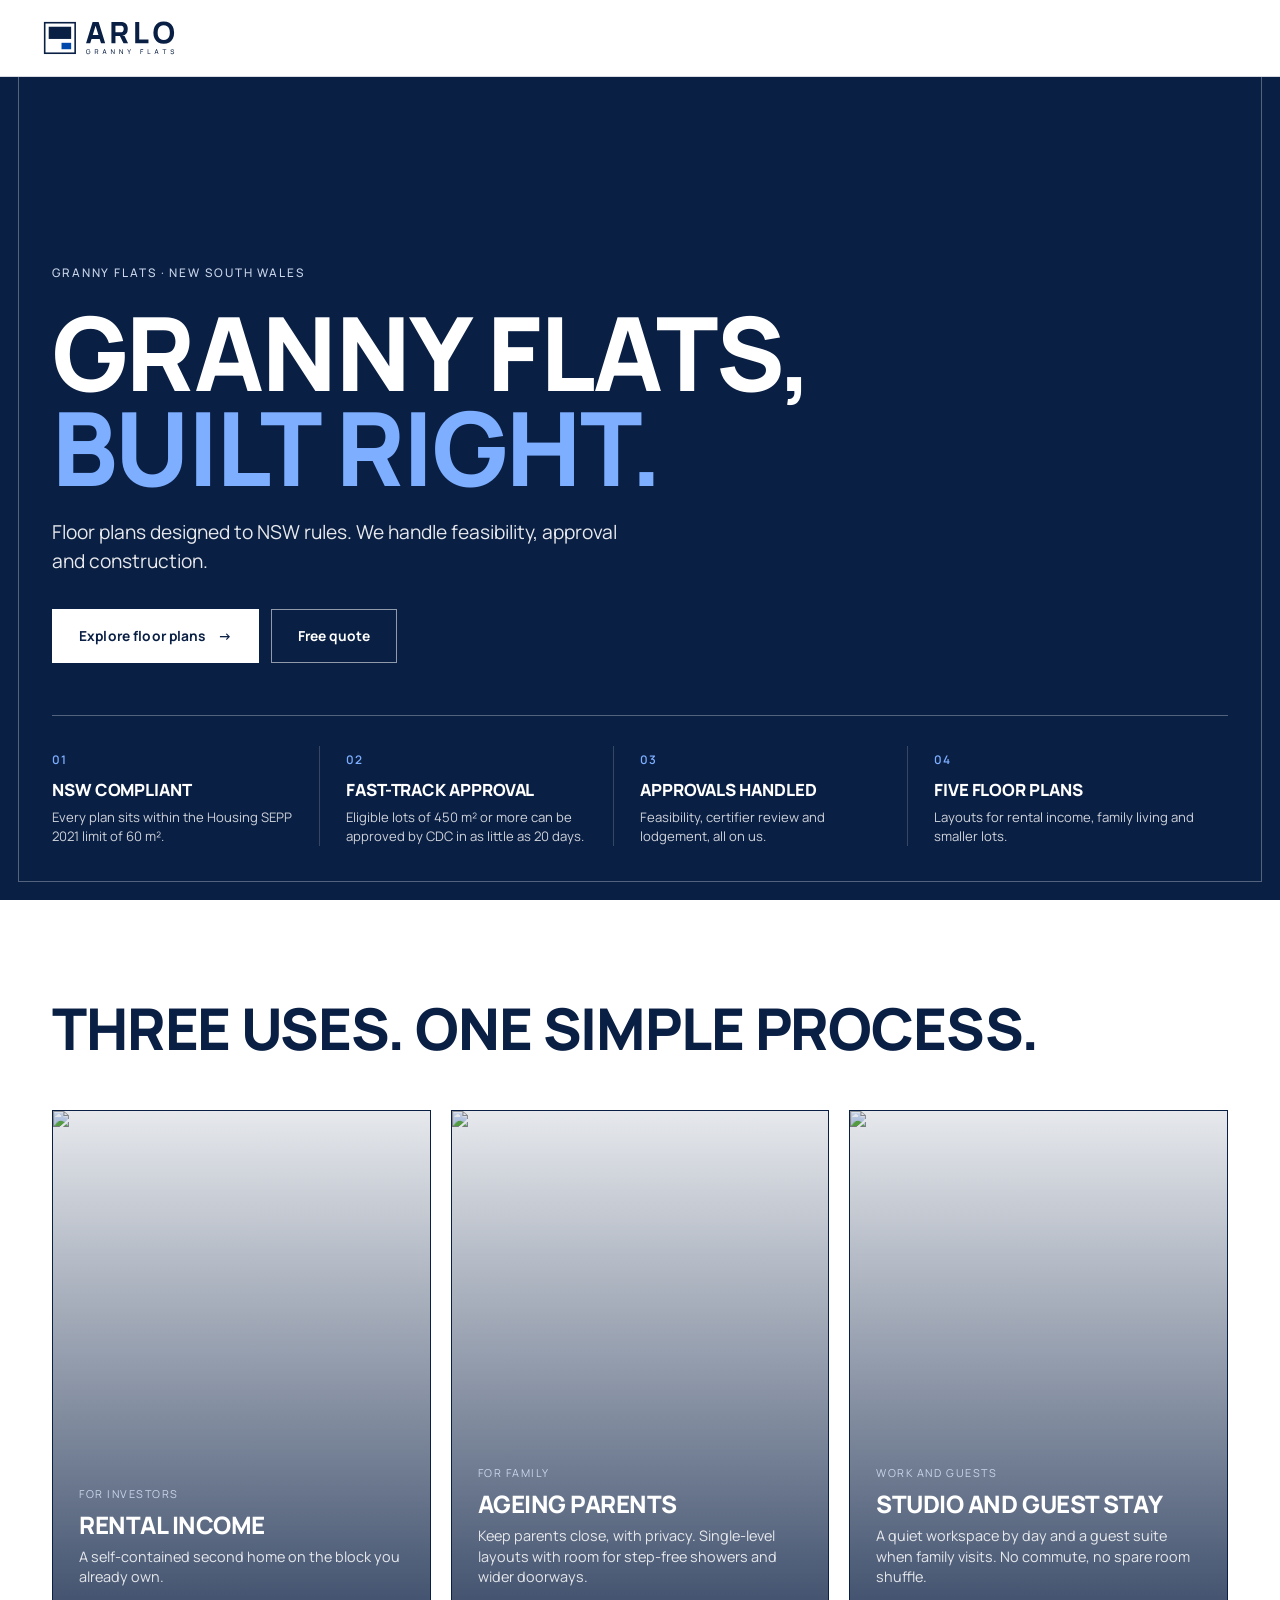
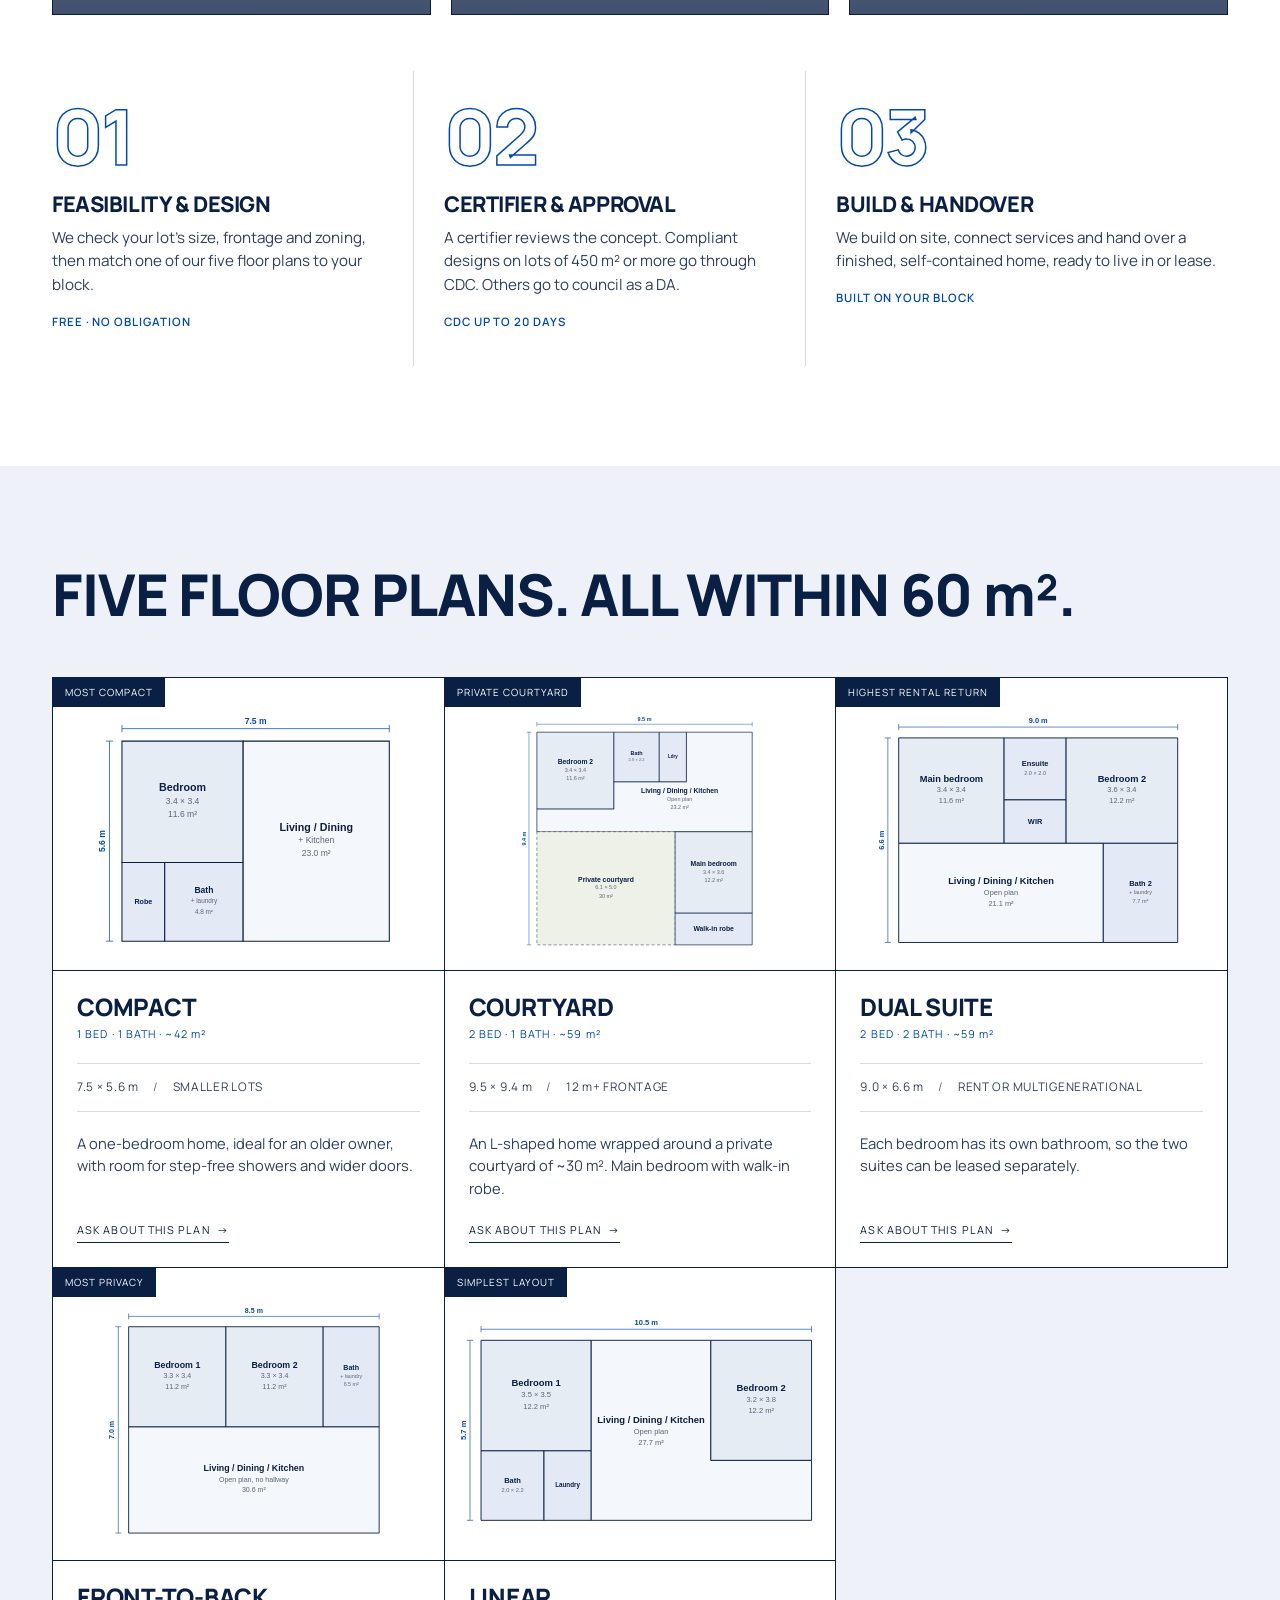
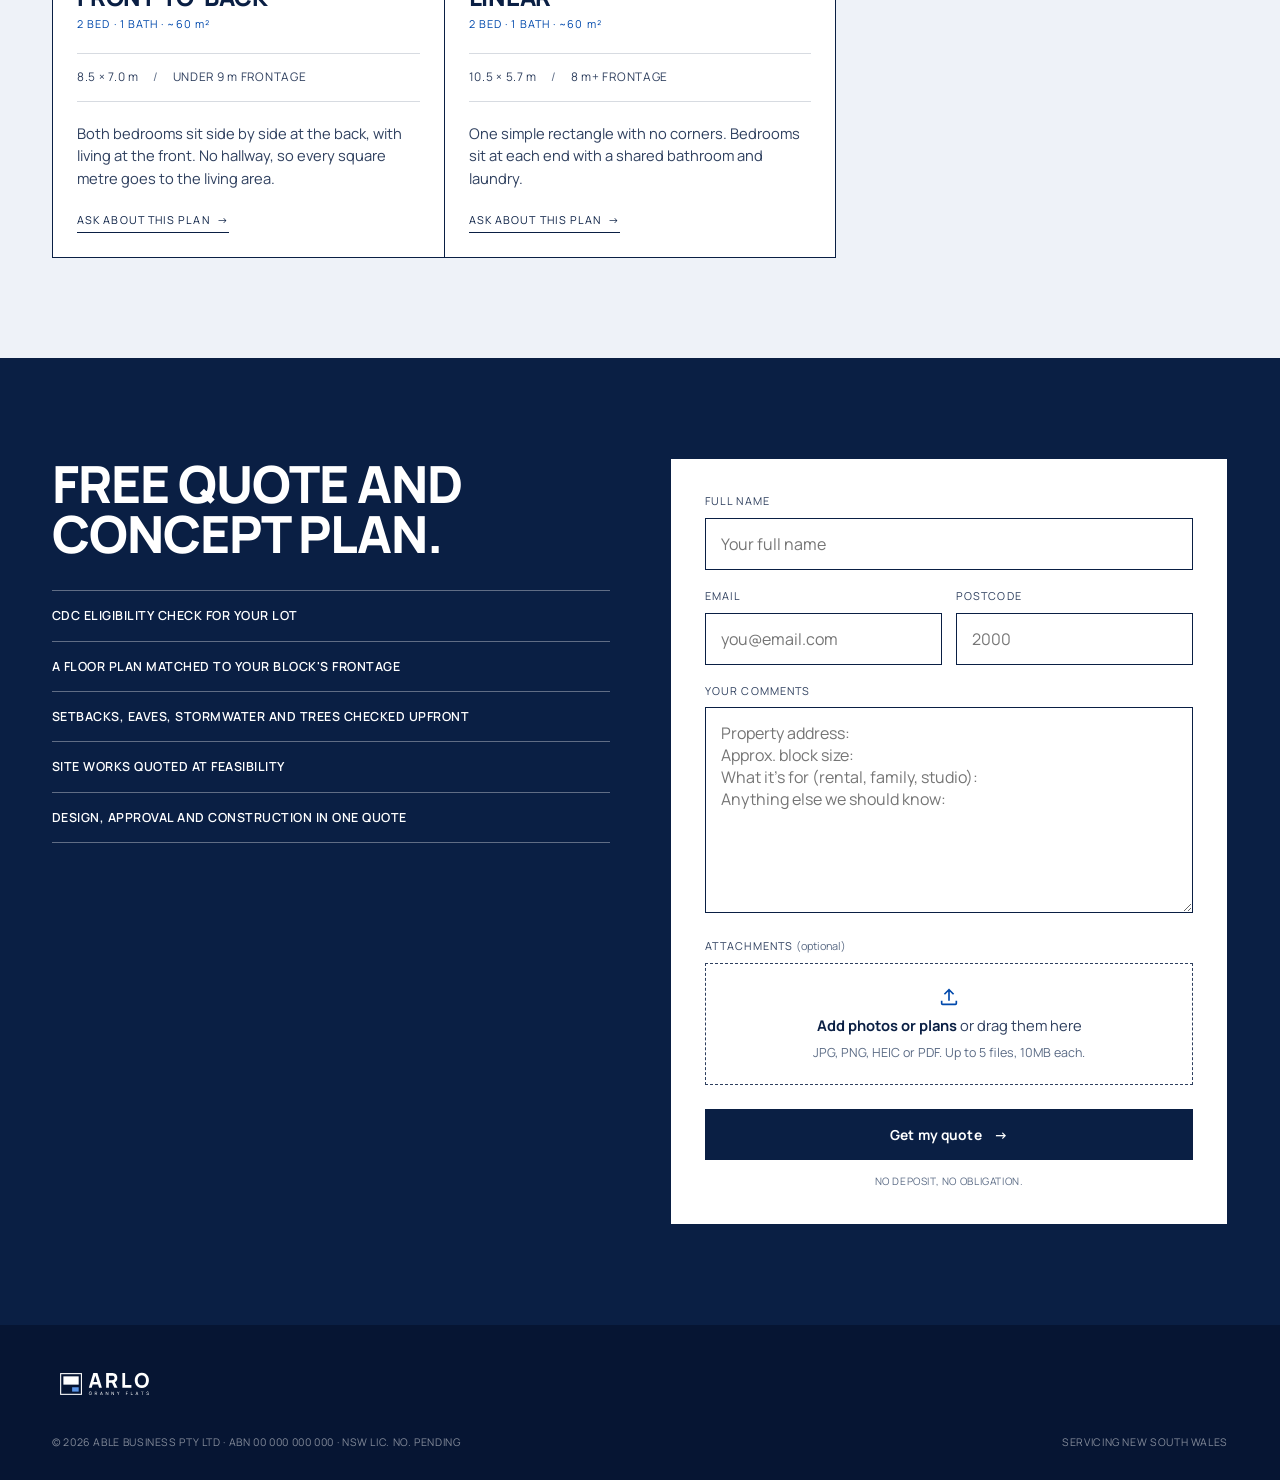
==== index.html @ db6baf21 "Ask about this plan: prefill comments with the plan and prompts for address and block details Co-Aut" ====
<!DOCTYPE html>
<html lang="en-AU">
<head>
<meta charset="UTF-8" />
<meta name="viewport" content="width=device-width, initial-scale=1.0" />
<title>Arlo | Granny Flats in NSW | Designed for CDC Approval</title>
<meta name="description" content="Granny flats for NSW backyards. Five floor plans from 42 to 60 m², designed to Housing SEPP limits, with approval and construction handled for you." />
<link rel="canonical" href="https://www.ablepods.com.au/" />
<link rel="icon" href="images/arlo-icon.svg" type="image/svg+xml" />
<link rel="icon" href="images/favicon.png" type="image/png" />
<link rel="apple-touch-icon" href="images/apple-touch-icon.png" />
<meta name="theme-color" content="#0a1f44" />

<!-- Social sharing -->
<meta property="og:type" content="website" />
<meta property="og:site_name" content="Arlo" />
<meta property="og:locale" content="en_AU" />
<meta property="og:url" content="https://www.ablepods.com.au/" />
<meta property="og:title" content="Arlo | Granny Flats in NSW" />
<meta property="og:description" content="Granny flats for NSW backyards. Five floor plans from 42 to 60 m², designed to Housing SEPP limits, with approval and construction handled for you." />
<meta property="og:image" content="https://www.ablepods.com.au/images/og-image.png" />
<meta property="og:image:alt" content="Arlo logo" />
<meta name="twitter:card" content="summary_large_image" />

<!-- Business details for search engines -->
<script type="application/ld+json">
{
  "@context": "https://schema.org",
  "@type": "HomeAndConstructionBusiness",
  "name": "Arlo",
  "legalName": "Able Business Pty Ltd",
  "url": "https://www.ablepods.com.au/",
  "logo": "https://www.ablepods.com.au/images/arlo-logo.png",
  "image": "https://www.ablepods.com.au/images/og-image.png",
  "description": "Granny flats for NSW backyards, designed within Housing SEPP 2021 limits, with feasibility, approval and construction handled.",
  "areaServed": { "@type": "State", "name": "New South Wales" }
}
</script>
<link rel="preconnect" href="https://fonts.googleapis.com" />
<link rel="preconnect" href="https://fonts.gstatic.com" crossorigin />
<link href="https://fonts.googleapis.com/css2?family=Manrope:wght@400;500;600;700;800&display=swap" rel="stylesheet" />
<link rel="stylesheet" href="styles.css" />
</head>
<body>

<!-- ============== NAV ============== -->
<nav class="nav" id="nav">
  <a href="#top" class="brand"><img src="images/arlo-horizontal.svg" alt="Arlo Granny Flats" width="518" height="188" /></a>
</nav>

<!-- ============== HERO ============== -->
<header class="hero" id="top">
  <div class="hero-bg">
    <img src="https://images.pexels.com/photos/37510953/pexels-photo-37510953.jpeg?auto=compress&cs=tinysrgb&w=2000" alt="Single-storey granny flat with a garden path and lawn" fetchpriority="high" onerror="this.style.display='none'" />
  </div>
  <div class="hero-overlay"></div>
  <div class="hero-frame"></div>
  <div class="wrap">
    <div class="hero-content">
      <span class="eyebrow">Granny flats · New South Wales</span>
      <h1>Granny flats,<br><span class="clay">built right.</span></h1>
      <p class="lede">Floor plans designed to NSW rules. We handle feasibility, approval and construction.</p>
      <div class="hero-ctas">
        <a href="#models" class="btn btn-light">Explore floor plans <span class="arrow">→</span></a>
        <a href="#quote" class="btn btn-ol-light">Free quote</a>
      </div>
      <div class="hero-values">
        <div class="hv"><span class="hv-num">01</span><h2>NSW compliant</h2><p>Every plan sits within the Housing SEPP 2021 limit of 60 m².</p></div>
        <div class="hv"><span class="hv-num">02</span><h2>Fast-track approval</h2><p>Eligible lots of 450 m² or more can be approved by CDC in as little as 20 days.</p></div>
        <div class="hv"><span class="hv-num">03</span><h2>Approvals handled</h2><p>Feasibility, certifier review and lodgement, all on us.</p></div>
        <div class="hv"><span class="hv-num">04</span><h2>Five floor plans</h2><p>Layouts for rental income, family living and smaller lots.</p></div>
      </div>
    </div>
  </div>
</header>

<!-- ============== USES + PROCESS ============== -->
<section class="section uses" id="how">
  <div class="wrap">
    <div class="section-head wide one-line">
      <h2>Three uses. One simple process.</h2>
    </div>
    <div class="purpose-cards">
      <div class="purpose-card reveal">
        <img class="pc-bg" src="https://images.pexels.com/photos/4501786/pexels-photo-4501786.jpeg?auto=compress&cs=tinysrgb&w=900" alt="Self-contained single-storey granny flat with a deck" loading="lazy" decoding="async" />
        <div class="pc-ov"></div>
        <div class="pc-tag">For investors</div>
        <h3>Rental Income</h3>
        <p>A self-contained second home on the block you already own.</p>
      </div>
      <div class="purpose-card reveal">
        <img class="pc-bg" src="https://images.pexels.com/photos/10397935/pexels-photo-10397935.jpeg?auto=compress&cs=tinysrgb&w=900" alt="Older couple walking to a small single-storey home" loading="lazy" decoding="async" />
        <div class="pc-ov"></div>
        <div class="pc-tag">For family</div>
        <h3>Ageing Parents</h3>
        <p>Keep parents close, with privacy. Single-level layouts with room for step-free showers and wider doorways.</p>
      </div>
      <div class="purpose-card reveal">
        <img class="pc-bg" src="https://images.pexels.com/photos/36749690/pexels-photo-36749690.jpeg?auto=compress&cs=tinysrgb&w=900" alt="Small timber backyard studio" loading="lazy" decoding="async" />
        <div class="pc-ov"></div>
        <div class="pc-tag">Work and guests</div>
        <h3>Studio and Guest Stay</h3>
        <p>A quiet workspace by day and a guest suite when family visits. No commute, no spare room shuffle.</p>
      </div>
    </div>

    <div class="steps">
      <div class="step reveal">
        <div class="snum">01</div>
        <h3>Feasibility &amp; design</h3>
        <p>We check your lot's size, frontage and zoning, then match one of our five floor plans to your block.</p>
        <div class="step-meta">Free · No obligation</div>
      </div>
      <div class="step reveal">
        <div class="snum">02</div>
        <h3>Certifier &amp; approval</h3>
        <p>A certifier reviews the concept. Compliant designs on lots of 450 m² or more go through CDC. Others go to council as a DA.</p>
        <div class="step-meta">CDC up to 20 days</div>
      </div>
      <div class="step reveal">
        <div class="snum">03</div>
        <h3>Build &amp; handover</h3>
        <p>We build on site, connect services and hand over a finished, self-contained home, ready to live in or lease.</p>
        <div class="step-meta">Built on your block</div>
      </div>
    </div>
  </div>
</section>

<!-- ============== FLOOR PLANS ============== -->
<section class="section models" id="models">
  <div class="wrap">
    <div class="section-head wide one-line">
      <h2>Five floor plans. All within 60 <span class="u">m²</span>.</h2>
    </div>

    <div class="model-grid" id="modelGrid">

      <article class="model-card">
        <div class="model-media plan">
          <img class="plan-img" src="images/plans/plan-d.svg" alt="Compact granny flat floor plan, 1 bed, 1 bath, ~42 m²" loading="lazy" decoding="async" />
          <span class="model-badge">Most compact</span>
        </div>
        <div class="model-body">
          <h3>Compact</h3>
          <div class="model-purpose-tag">1 bed · 1 bath · ~42 <span class="u">m²</span></div>
          <div class="model-specs"><span>7.5 × 5.6 <span class="u">m</span></span><span class="sep">/</span><span>Smaller lots</span></div>
          <p class="model-desc">A one-bedroom home, ideal for an older owner, with room for step-free showers and wider doors.</p>
          <a href="#quote" class="model-link">Ask about this plan <span class="arrow">→</span></a>
        </div>
      </article>

      <article class="model-card">
        <div class="model-media plan">
          <img class="plan-img" src="images/plans/plan-c.svg" alt="Courtyard granny flat floor plan, 2 bed, 1 bath, ~59 m²" loading="lazy" decoding="async" />
          <span class="model-badge">Private courtyard</span>
        </div>
        <div class="model-body">
          <h3>Courtyard</h3>
          <div class="model-purpose-tag">2 bed · 1 bath · ~59 <span class="u">m²</span></div>
          <div class="model-specs"><span>9.5 × 9.4 <span class="u">m</span></span><span class="sep">/</span><span>12 <span class="u">m</span>+ frontage</span></div>
          <p class="model-desc">An L-shaped home wrapped around a private courtyard of ~30 m². Main bedroom with walk-in robe.</p>
          <a href="#quote" class="model-link">Ask about this plan <span class="arrow">→</span></a>
        </div>
      </article>

      <article class="model-card">
        <div class="model-media plan">
          <img class="plan-img" src="images/plans/plan-e.svg" alt="Dual Suite granny flat floor plan, 2 bed, 2 bath, ~59 m²" loading="lazy" decoding="async" />
          <span class="model-badge">Highest rental return</span>
        </div>
        <div class="model-body">
          <h3>Dual Suite</h3>
          <div class="model-purpose-tag">2 bed · 2 bath · ~59 <span class="u">m²</span></div>
          <div class="model-specs"><span>9.0 × 6.6 <span class="u">m</span></span><span class="sep">/</span><span>Rent or multigenerational</span></div>
          <p class="model-desc">Each bedroom has its own bathroom, so the two suites can be leased separately.</p>
          <a href="#quote" class="model-link">Ask about this plan <span class="arrow">→</span></a>
        </div>
      </article>

      <article class="model-card">
        <div class="model-media plan">
          <img class="plan-img" src="images/plans/plan-b.svg" alt="Front-to-Back granny flat floor plan, 2 bed, 1 bath, ~60 m²" loading="lazy" decoding="async" />
          <span class="model-badge">Most privacy</span>
        </div>
        <div class="model-body">
          <h3>Front-to-Back</h3>
          <div class="model-purpose-tag">2 bed · 1 bath · ~60 <span class="u">m²</span></div>
          <div class="model-specs"><span>8.5 × 7.0 <span class="u">m</span></span><span class="sep">/</span><span>Under 9 <span class="u">m</span> frontage</span></div>
          <p class="model-desc">Both bedrooms sit side by side at the back, with living at the front. No hallway, so every square metre goes to the living area.</p>
          <a href="#quote" class="model-link">Ask about this plan <span class="arrow">→</span></a>
        </div>
      </article>

      <article class="model-card">
        <div class="model-media plan">
          <img class="plan-img" src="images/plans/plan-a.svg" alt="Linear granny flat floor plan, 2 bed, 1 bath, ~60 m²" loading="lazy" decoding="async" />
          <span class="model-badge">Simplest layout</span>
        </div>
        <div class="model-body">
          <h3>Linear</h3>
          <div class="model-purpose-tag">2 bed · 1 bath · ~60 <span class="u">m²</span></div>
          <div class="model-specs"><span>10.5 × 5.7 <span class="u">m</span></span><span class="sep">/</span><span>8 <span class="u">m</span>+ frontage</span></div>
          <p class="model-desc">One simple rectangle with no corners. Bedrooms sit at each end with a shared bathroom and laundry.</p>
          <a href="#quote" class="model-link">Ask about this plan <span class="arrow">→</span></a>
        </div>
      </article>

    </div>
  </div>
</section>

<!-- ============== LEAD ============== -->
<section class="section lead" id="quote">
  <div class="wrap">
    <div class="lead-inner">
      <div class="lead-copy reveal">
        <h2>Free quote and concept plan.</h2>
        <ul class="lead-points">
          <li><b>CDC eligibility check for your lot</b></li>
          <li><b>A floor plan matched to your block's frontage</b></li>
          <li><b>Setbacks, eaves, stormwater and trees checked upfront</b></li>
          <li><b>Site works quoted at feasibility</b></li>
          <li><b>Design, approval and construction in one quote</b></li>
        </ul>
      </div>

      <form class="lead-form reveal" id="leadForm" method="post" enctype="multipart/form-data" novalidate>
        <div class="form-fields">
          <div class="field">
            <label for="name">Full name</label>
            <input type="text" id="name" name="name" placeholder="Your full name" required />
          </div>
          <div class="field-row">
            <div class="field">
              <label for="email">Email</label>
              <input type="email" id="email" name="email" placeholder="you@email.com" required />
            </div>
            <div class="field">
              <label for="postcode">Postcode</label>
              <input type="text" id="postcode" name="postcode" inputmode="numeric" maxlength="4" placeholder="2000" required />
            </div>
          </div>
          <div class="field">
            <label for="message">Your comments</label>
            <textarea id="message" name="message" rows="8" placeholder="Property address:&#10;Approx. block size:&#10;What it's for (rental, family, studio):&#10;Anything else we should know:"></textarea>
          </div>
          <div class="field field-files">
            <label for="files">Attachments <span class="opt">(optional)</span></label>
            <input type="file" id="files" name="attachments" class="file-input" multiple
              accept=".jpg,.jpeg,.png,.heic,.heif,.pdf,image/jpeg,image/png,image/heic,image/heif,application/pdf"
              aria-describedby="filesHint filesError" />
            <label for="files" class="dropzone" id="dropzone">
              <svg width="22" height="22" viewBox="0 0 24 24" fill="none" stroke="currentColor" stroke-width="1.8" aria-hidden="true"><path d="M12 16V4M7 9l5-5 5 5M4 16v3a1 1 0 0 0 1 1h14a1 1 0 0 0 1-1v-3"/></svg>
              <span class="dz-main"><b>Add photos or plans</b><span class="dz-drag"> or drag them here</span></span>
              <span class="dz-hint" id="filesHint">JPG, PNG, HEIC or PDF. Up to 5 files, 10MB each.</span>
            </label>
            <ul class="file-list" id="fileList"></ul>
            <p class="field-error" id="filesError" role="alert"></p>
          </div>
          <button type="submit" class="btn btn-solid">Get my quote <span class="arrow">→</span></button>
          <p class="form-note">No deposit, no obligation.</p>
        </div>
        <div class="form-success" id="formSuccess">
          <div class="tick"><svg width="22" height="22" viewBox="0 0 24 24" fill="none" stroke="currentColor" stroke-width="2"><path d="M20 6 9 17l-5-5"/></svg></div>
          <h3>You're all set.</h3>
          <p>Thanks, one of our design consultants will be in touch within 24 hours with your tailored quote and concept plan.</p>
        </div>
      </form>
    </div>
  </div>
</section>

<!-- ============== FOOTER ============== -->
<footer class="footer">
  <div class="wrap">
    <a href="#top" class="footer-logo"><img src="images/arlo-horizontal-reversed.svg" alt="Arlo Granny Flats" width="518" height="188" /></a>
    <div class="footer-bottom">
      <span>© 2026 Able Business Pty Ltd · ABN 00 000 000 000 · NSW Lic. No. pending</span>
      <span>Servicing New South Wales</span>
    </div>
  </div>
</footer>

<script src="script.js"></script>
</body>
</html>
---- styles.css ----
/* ============================================================
   Arlo - Granny Flats
   Design system: Swiss / structural. Arlo logo palette: navy, royal blue, white.
   Single typeface: Manrope, the Arlo logo font.
   ============================================================ */

:root {
  /* Palette: Arlo logo colours */
  --paper:      #ffffff;   /* white */
  --paper-2:    #eef2f8;   /* light blue-grey panel */
  --stone:      #c9d6ea;   /* pale blue for dark backgrounds */
  --ink:        #0a1f44;   /* Arlo navy */
  --ink-2:      #2e3f5e;   /* secondary navy */
  --taupe:      #5b6b85;   /* muted text */
  --clay:       #0049ac;   /* Arlo royal blue */
  --clay-deep:  #b3261e;   /* error red */
  --gold-light: #7daeff;   /* light royal blue for dark backgrounds */
  --line:       #0a1f44;   /* structural hairline */
  --line-soft:  rgba(10, 31, 68, 0.16);

  /* Single typeface across the whole site */
  --font: "Manrope", "Helvetica Neue", Arial, sans-serif;
  --mono: "Manrope", "Helvetica Neue", Arial, sans-serif;

  --maxw: 1240px;
  --gutter: 32px;
}

* { box-sizing: border-box; margin: 0; padding: 0; }
html { scroll-behavior: smooth; -webkit-text-size-adjust: 100%; }

body {
  font-family: var(--font);
  color: var(--ink);
  background: var(--paper);
  line-height: 1.55;
  font-weight: 400;
  -webkit-font-smoothing: antialiased;
  overflow-x: hidden;
}

h1, h2, h3, h4 {
  font-weight: 800;
  line-height: 0.98;
  letter-spacing: -0.02em;
  text-transform: uppercase;
}

a { color: inherit; text-decoration: none; }
img { max-width: 100%; display: block; }

.wrap { max-width: var(--maxw); margin: 0 auto; padding: 0 var(--gutter); }

/* ---------- Mono label system ---------- */
.mono {
  font-family: var(--mono);
  text-transform: uppercase;
  letter-spacing: 0.14em;
  font-size: 0.72rem;
  font-weight: 500;
}
.eyebrow {
  font-family: var(--mono);
  text-transform: uppercase;
  letter-spacing: 0.16em;
  font-size: 0.74rem;
  font-weight: 500;
  color: var(--clay);
  display: inline-flex;
  align-items: center;
}

/* ---------- Section framing ---------- */
.section { padding: 100px 0; position: relative; }
.section-head { margin-bottom: 54px; }
.sec-index {
  font-family: var(--mono);
  font-size: 0.74rem;
  letter-spacing: 0.16em;
  text-transform: uppercase;
  color: var(--taupe);
  display: flex; align-items: center; gap: 14px;
  padding-bottom: 16px; margin-bottom: 40px;
  border-bottom: 1px solid var(--line);
}
.sec-index b { color: var(--ink); font-weight: 600; }
.sec-index .fill { flex: 1; }
.section-head h2 {
  font-size: clamp(2.1rem, 5vw, 3.6rem);
  max-width: 15ch;
}
.section-head.wide h2 { max-width: 20ch; }
/* One-line headings: size scales with the screen so the line always fits */
.section-head.one-line h2 { max-width: none; white-space: nowrap; font-size: min(3.6rem, calc((100vw - 2 * var(--gutter)) / 19)); }
.section-head p { font-family: var(--font); font-size: 1.05rem; color: var(--ink-2); max-width: 46ch; margin-top: 18px; text-transform: none; }

/* ---------- Buttons ---------- */
.btn {
  display: inline-flex; align-items: center; gap: 12px;
  font-family: var(--font); font-weight: 700; font-size: 0.86rem;
  letter-spacing: 0.01em; text-transform: none;
  padding: 15px 26px; border: 1px solid var(--ink);
  cursor: pointer; transition: background .18s ease, color .18s ease, transform .18s ease;
  border-radius: 0;
}
.btn .arrow { transition: transform .2s ease; }
.btn:hover .arrow { transform: translateX(4px); }
.btn-solid { background: var(--ink); color: var(--paper); }
.btn-solid:hover { background: var(--clay); border-color: var(--clay); }
.btn-clay { background: var(--clay); color: var(--paper); border-color: var(--clay); }
.btn-clay:hover { background: var(--ink); border-color: var(--ink); }
.btn-outline { background: transparent; color: var(--ink); }
.btn-outline:hover { background: var(--ink); color: var(--paper); }
.btn-light { background: var(--paper); color: var(--ink); border-color: var(--paper); }
.btn-light:hover { background: var(--clay); border-color: var(--clay); color: var(--paper); }
.btn-ol-light { background: transparent; color: var(--paper); border-color: rgba(255,255,255,.55); }
.btn-ol-light:hover { background: var(--paper); color: var(--ink); border-color: var(--paper); }

/* ============================================================
   NAV
   ============================================================ */
.nav {
  position: fixed; top: 0; left: 0; right: 0; z-index: 100;
  display: flex; align-items: center; justify-content: space-between;
  padding: 10px var(--gutter);
  background: var(--paper);
  border-bottom: 1px solid var(--line-soft);
  transition: padding .25s ease, border-color .25s ease;
}
.nav.scrolled {
  border-bottom-color: var(--line);
  padding: 6px var(--gutter);
}
.brand { display: flex; align-items: center; }
.brand img { height: 56px; width: auto; transition: height .25s ease; }
.nav.scrolled .brand img { height: 46px; }

/* ============================================================
   HERO
   ============================================================ */
.hero { position: relative; min-height: 100vh; display: flex; align-items: flex-end; color: var(--paper); overflow: hidden; }
.hero-bg { position: absolute; inset: 0; z-index: 0; background: var(--ink); }
.hero-bg img { width: 100%; height: 100%; object-fit: cover; filter: saturate(0.92) contrast(1.02); }
.hero-overlay { position: absolute; inset: 0; z-index: 1; background:
  linear-gradient(90deg, rgba(10,31,68,.78) 0%, rgba(10,31,68,.5) 38%, rgba(10,31,68,0) 68%),
  linear-gradient(180deg, rgba(10,31,68,.45) 0%, rgba(10,31,68,.1) 40%, rgba(10,31,68,.82) 100%); }
.hero-frame { position: absolute; inset: 18px; z-index: 2; border: 1px solid rgba(255,255,255,.3); pointer-events: none; }
.hero .wrap { position: relative; z-index: 3; width: 100%; padding-bottom: 54px; padding-top: 120px; }
.hero .eyebrow { color: var(--stone); }
.hero h1 {
  font-size: clamp(2.7rem, 8vw, 6.6rem);
  font-weight: 800; letter-spacing: -0.015em; line-height: 0.92;
  margin: 22px 0 24px; max-width: 18ch;
}
.hero h1 .clay { color: var(--gold-light); }
.hero .lede { font-family: var(--font); text-transform: none; font-size: clamp(1rem, 1.5vw, 1.2rem); color: rgba(255,255,255,.9); max-width: 50ch; line-height: 1.5; margin-bottom: 34px; }
.hero-ctas { display: flex; gap: 12px; flex-wrap: wrap; }
.hero-values { display: grid; grid-template-columns: repeat(4, 1fr); margin-top: 52px; padding-top: 30px; border-top: 1px solid rgba(255,255,255,.3); }
.hero-values .hv { padding-right: 26px; margin-right: 26px; border-right: 1px solid rgba(255,255,255,.18); }
.hero-values .hv:last-child { border-right: 0; margin-right: 0; padding-right: 0; }
.hero-values .hv-num { font-size: 0.74rem; color: var(--gold-light); font-weight: 600; letter-spacing: 0.06em; }
.hero-values .hv h2 { font-size: 1.05rem; margin: 12px 0 9px; color: var(--paper); letter-spacing: -0.005em; }
.hero-values .hv p { font-size: 0.82rem; color: rgba(255,255,255,.8); line-height: 1.45; text-transform: none; }
.hero-stats { display: grid; grid-template-columns: repeat(4, max-content); gap: 0; border-top: 1px solid rgba(255,255,255,.3); }
.hero-stats .stat { padding: 20px 34px 0 0; margin-right: 34px; border-right: 1px solid rgba(255,255,255,.25); }
.hero-stats .stat:last-child { border-right: 0; margin-right: 0; }
.hero-stats .num { font-size: 2.1rem; font-weight: 800; letter-spacing: -0.02em; line-height: 1; }
.hero-stats .lbl { font-family: var(--mono); font-size: 0.68rem; letter-spacing: 0.1em; text-transform: uppercase; color: rgba(255,255,255,.7); margin-top: 8px; }

/* ============================================================
   VALUES
   ============================================================ */
.values { background: var(--ink); color: var(--paper); padding-top: 0; }
.value-grid { display: grid; grid-template-columns: repeat(4, 1fr); border: 1px solid rgba(255,255,255,.22); }
.value-card { padding: 34px 28px 40px; border-right: 1px solid rgba(255,255,255,.22); min-height: 260px; display: flex; flex-direction: column; }
.value-card:last-child { border-right: 0; }
.value-card .vnum { font-family: var(--mono); font-size: 0.8rem; letter-spacing: 0.1em; color: var(--clay); margin-bottom: auto; }
.value-card h3 { font-size: 1.3rem; margin: 40px 0 12px; letter-spacing: -0.01em; }
.value-card p { font-family: var(--font); text-transform: none; font-size: 0.92rem; color: rgba(255,255,255,.72); line-height: 1.5; }

/* ============================================================
   PURPOSE
   ============================================================ */
.purpose { background: var(--paper); }
.purpose-cards { display: grid; grid-template-columns: repeat(3, 1fr); gap: 20px; }
.purpose-card { position: relative; isolation: isolate; aspect-ratio: 3/4; overflow: hidden; border: 1px solid var(--line); color: var(--paper); display: flex; flex-direction: column; justify-content: flex-end; padding: 26px; }
.purpose-card .pc-bg { position: absolute; inset: 0; z-index: -2; width: 100%; height: 100%; object-fit: cover; filter: saturate(0.9); transition: transform .5s ease; }
.purpose-card:hover .pc-bg { transform: scale(1.04); }
.purpose-card .pc-ov { position: absolute; inset: 0; z-index: -1; background: linear-gradient(180deg, rgba(10,31,68,.1) 0%, rgba(10,31,68,.78) 100%); }
.purpose-card .pc-tag { font-family: var(--mono); font-size: 0.68rem; letter-spacing: 0.14em; text-transform: uppercase; color: var(--stone); margin-bottom: 10px; }
.purpose-card h3 { font-size: 1.5rem; margin-bottom: 10px; }
.purpose-card p { font-family: var(--font); text-transform: none; font-size: 0.9rem; color: rgba(255,255,255,.85); line-height: 1.45; }

/* ============================================================
   MODELS
   ============================================================ */
.models { background: var(--paper-2); }
.models-note { font-size: 0.92rem; color: var(--ink-2); line-height: 1.65; max-width: 60ch; margin: 0 0 44px; padding-left: 18px; border-left: 2px solid var(--clay); }
.model-grid { display: grid; grid-template-columns: repeat(3, 1fr); gap: -1px; border-top: 1px solid var(--line); border-left: 1px solid var(--line); }
.model-card { border-right: 1px solid var(--line); border-bottom: 1px solid var(--line); background: var(--paper); display: flex; flex-direction: column; transition: background .2s ease; }
.model-card:hover { background: var(--paper); }
.model-media { position: relative; aspect-ratio: 4/3; border-bottom: 1px solid var(--line); overflow: hidden; }
.model-media .model-img { position: absolute; inset: 0; width: 100%; height: 100%; object-fit: cover; }
.model-media::after { content: ""; position: absolute; inset: 0; background: linear-gradient(180deg, rgba(10,31,68,0) 60%, rgba(10,31,68,.15)); }
.model-badge { position: absolute; top: 0; left: 0; background: var(--ink); color: var(--paper); font-family: var(--mono); font-size: 0.62rem; letter-spacing: 0.1em; text-transform: uppercase; padding: 7px 12px; z-index: 2; }
.model-body { padding: 24px; display: flex; flex-direction: column; flex: 1; }
.model-body h3 { font-size: 1.5rem; letter-spacing: -0.01em; }
.model-purpose-tag { font-family: var(--mono); font-size: 0.68rem; letter-spacing: 0.1em; text-transform: uppercase; color: var(--clay); margin: 8px 0 20px; }
.model-specs { font-family: var(--mono); font-size: 0.74rem; letter-spacing: 0.06em; text-transform: uppercase; color: var(--ink-2); padding: 14px 0; border-top: 1px solid var(--line-soft); border-bottom: 1px solid var(--line-soft); margin-bottom: 20px; display: flex; gap: 14px; }
.model-specs span { white-space: nowrap; }
.model-specs .sep { color: var(--taupe); }
.model-foot { margin-top: auto; display: flex; align-items: flex-end; justify-content: space-between; gap: 12px; }
.model-price .from { font-family: var(--mono); font-size: 0.6rem; letter-spacing: 0.12em; text-transform: uppercase; color: var(--taupe); }
.model-price .amt { font-size: 1.5rem; font-weight: 800; color: var(--clay); letter-spacing: -0.01em; margin-top: 3px; }
.model-link { font-family: var(--mono); font-size: 0.68rem; letter-spacing: 0.1em; text-transform: uppercase; color: var(--ink); display: inline-flex; align-items: center; gap: 7px; border-bottom: 1px solid var(--ink); padding-bottom: 3px; }
.model-media.plan { background: #ffffff; }
.model-media .plan-img { position: absolute; inset: 0; width: 100%; height: 100%; object-fit: contain; padding: 38px 14px 18px; }
.model-media.plan::after { display: none; }
.model-desc { font-size: 0.92rem; color: var(--ink-2); line-height: 1.55; margin-bottom: 22px; flex: 1; }
.model-body .model-link { align-self: flex-start; }
.u { text-transform: none; }
.model-card { min-width: 0; }
.model-card .model-specs { flex-wrap: wrap; row-gap: 6px; }
.model-link:hover { color: var(--clay); border-color: var(--clay); gap: 11px; transition: gap .2s ease; }

/* ============================================================
   JOURNEY
   ============================================================ */
.journey { background: var(--ink); color: var(--paper); }
.journey .sec-index { border-color: rgba(255,255,255,.3); color: rgba(255,255,255,.6); }
.journey .sec-index b { color: var(--paper); }
.journey .section-head h2 { color: var(--paper); }
.journey .section-head p { color: rgba(255,255,255,.72); }
.uses { background: var(--paper); }
.steps { display: grid; grid-template-columns: repeat(3, 1fr); margin-top: 56px; }
.step { padding: 34px 30px 36px 0; margin-right: 30px; border-right: 1px solid var(--line-soft); position: relative; }
.step:last-child { border-right: 0; margin-right: 0; padding-right: 0; }
.step .snum { font-size: clamp(3rem, 6vw, 5rem); font-weight: 800; letter-spacing: -0.04em; line-height: 0.8; color: transparent; -webkit-text-stroke: 1.5px var(--clay); margin-bottom: 26px; }
.step h3 { font-size: 1.35rem; color: var(--ink); margin-bottom: 12px; }
.step p { font-family: var(--font); text-transform: none; font-size: 0.95rem; color: var(--ink-2); line-height: 1.55; }
.step .step-meta { margin-top: 16px; font-size: 0.72rem; letter-spacing: 0.08em; text-transform: uppercase; font-weight: 600; color: var(--clay); }

/* ============================================================
   LEAD
   ============================================================ */
.lead { background: var(--ink); color: var(--paper); }
.lead .sec-index { border-color: rgba(255,255,255,.4); color: rgba(255,255,255,.8); }
.lead .sec-index b { color: var(--paper); }
.lead-inner { display: grid; grid-template-columns: 1fr 1fr; gap: 60px; align-items: start; }
.lead h2 { font-size: clamp(2rem, 4vw, 3.2rem); color: var(--paper); max-width: 14ch; }
.lead .sub { font-family: var(--font); text-transform: none; font-size: 1.05rem; color: rgba(255,255,255,.9); margin: 20px 0 28px; max-width: 42ch; line-height: 1.5; }
.lead-points { list-style: none; display: flex; flex-direction: column; margin-top: 32px; }
.lead-points li { font-family: var(--mono); font-size: 0.78rem; letter-spacing: 0.04em; text-transform: uppercase; padding: 15px 0; border-top: 1px solid rgba(255,255,255,.35); display: flex; gap: 14px; align-items: baseline; }
.lead-points li:last-child { border-bottom: 1px solid rgba(255,255,255,.35); }
.lead-points li b { color: var(--paper); font-weight: 600; }

.lead-form { background: var(--paper); color: var(--ink); padding: 34px; border: 1px solid var(--ink); }
.field { margin-bottom: 18px; }
.field label { display: block; font-family: var(--mono); font-size: 0.68rem; letter-spacing: 0.1em; text-transform: uppercase; color: var(--ink-2); margin-bottom: 8px; }
.field input, .field textarea {
  width: 100%; padding: 14px 15px; border: 1px solid var(--line); background: var(--paper);
  font-family: var(--font); font-size: 1rem; color: var(--ink); border-radius: 0; transition: border-color .15s, box-shadow .15s;
}
.field textarea { resize: vertical; min-height: 96px; }
.field input:focus, .field textarea:focus { outline: none; border-color: var(--clay); box-shadow: inset 0 0 0 1px var(--clay); }
.field-row { display: grid; grid-template-columns: 1fr 1fr; gap: 14px; }
.field label .opt { text-transform: none; letter-spacing: 0; color: var(--taupe); }
.field-files { position: relative; }
.field .file-input { position: absolute; top: 0; left: 0; width: 1px; height: 1px; padding: 0; border: 0; opacity: 0; overflow: hidden; clip-path: inset(50%); }
.field .dropzone {
  display: flex; flex-direction: column; align-items: center; gap: 6px; margin: 0;
  padding: 22px 16px; border: 1px dashed var(--ink-2); background: var(--paper);
  text-align: center; cursor: pointer; text-transform: none; letter-spacing: 0;
  font-family: var(--font); font-size: 0.92rem; color: var(--ink-2); transition: border-color .15s, background .15s;
}
.field .dropzone svg { color: var(--clay); }
.field .dropzone b { color: var(--ink); font-weight: 700; }
.dropzone .dz-hint { font-size: 0.78rem; color: var(--taupe); }
.field .dropzone:hover, .field .dropzone.drag { border-color: var(--clay); border-style: solid; background: var(--paper-2); }
.file-input:focus-visible + .dropzone { border-color: var(--clay); box-shadow: inset 0 0 0 1px var(--clay); }
.file-list { list-style: none; }
.file-list li { display: flex; align-items: center; gap: 10px; padding: 9px 0; border-bottom: 1px solid var(--line-soft); font-size: 0.86rem; }
.file-list .fname { flex: 1; min-width: 0; overflow: hidden; text-overflow: ellipsis; white-space: nowrap; }
.file-list .fsize { color: var(--taupe); font-size: 0.78rem; }
.file-list button { background: none; border: 0; cursor: pointer; color: var(--ink-2); font: inherit; font-size: 0.78rem; text-decoration: underline; padding: 6px 0 6px 6px; }
.file-list button:hover { color: var(--clay); }
.field-error { font-size: 0.82rem; color: var(--clay-deep); margin-top: 8px; }
.field-error:empty { display: none; }
.lead-form .btn { width: 100%; justify-content: center; margin-top: 6px; }
.form-note { font-family: var(--mono); font-size: 0.64rem; letter-spacing: 0.06em; text-transform: uppercase; color: var(--taupe); text-align: center; margin-top: 14px; }
.form-success { display: none; text-align: center; padding: 26px 0; }
.form-success.show { display: block; }
.form-success .tick { width: 52px; height: 52px; border: 1.5px solid var(--clay); display: grid; place-items: center; margin: 0 auto 18px; color: var(--clay); }
.form-success h3 { font-size: 1.4rem; margin-bottom: 10px; }
.form-success p { font-family: var(--font); text-transform: none; color: var(--ink-2); }

/* ============================================================
   FOOTER
   ============================================================ */
.footer { background: #061533; color: rgba(255,255,255,.6); padding: 40px 0 30px; }
.footer-logo { display: inline-block; margin-bottom: 24px; }
.footer-logo img { height: 38px; width: auto; display: block; }
.footer-bottom { display: flex; justify-content: space-between; gap: 16px; flex-wrap: wrap; font-family: var(--mono); font-size: 0.66rem; letter-spacing: 0.06em; text-transform: uppercase; color: rgba(255,255,255,.5); }

/* ---------- Reveal ---------- */
.reveal { opacity: 0; transform: translateY(20px); transition: opacity .6s ease, transform .6s ease; }
.reveal.in { opacity: 1; transform: none; }

/* ============================================================
   RESPONSIVE
   ============================================================ */
@media (max-width: 960px) {
  .hero-values { grid-template-columns: 1fr 1fr; gap: 28px 0; }
  .hero-values .hv:nth-child(2) { border-right: 0; margin-right: 0; padding-right: 0; }
  .purpose-cards { grid-template-columns: 1fr 1fr; }
  .model-grid { grid-template-columns: repeat(2, 1fr); }
  .steps { grid-template-columns: 1fr; border-top: 0; }
  .step { border-right: 0; margin-right: 0; padding-right: 0; border-bottom: 1px solid var(--line-soft); }
  .step:last-child { border-bottom: 0; }
  .lead-inner { grid-template-columns: 1fr; gap: 40px; }
}
@media (max-width: 680px) {
  :root { --gutter: 20px; }
  .section { padding: 68px 0; }
  .value-grid { grid-template-columns: 1fr; }
  .value-card { border-right: 0 !important; border-bottom: 1px solid rgba(255,255,255,.22); min-height: 0; }
  .purpose-cards { grid-template-columns: 1fr; }
  .model-grid { grid-template-columns: 1fr; }
  .hero-values { grid-template-columns: 1fr 1fr; gap: 24px 0; }
  .hero-values .hv { border-right: 0; margin-right: 0; padding-right: 20px; }
  .field-row { grid-template-columns: 1fr; gap: 0; }
  .dz-drag { display: none; }
  .brand img { height: 46px; }
  .nav.scrolled .brand img { height: 40px; }
  .hero-ctas { flex-direction: column; align-items: flex-start; }
  .hero-ctas .btn { width: 170px; justify-content: center; padding-left: 0; padding-right: 0; }
  .hero-ctas .btn .arrow { display: none; }
  .hero-overlay { background: linear-gradient(180deg, rgba(10,31,68,.6) 0%, rgba(10,31,68,.55) 50%, rgba(10,31,68,.85) 100%); }
}
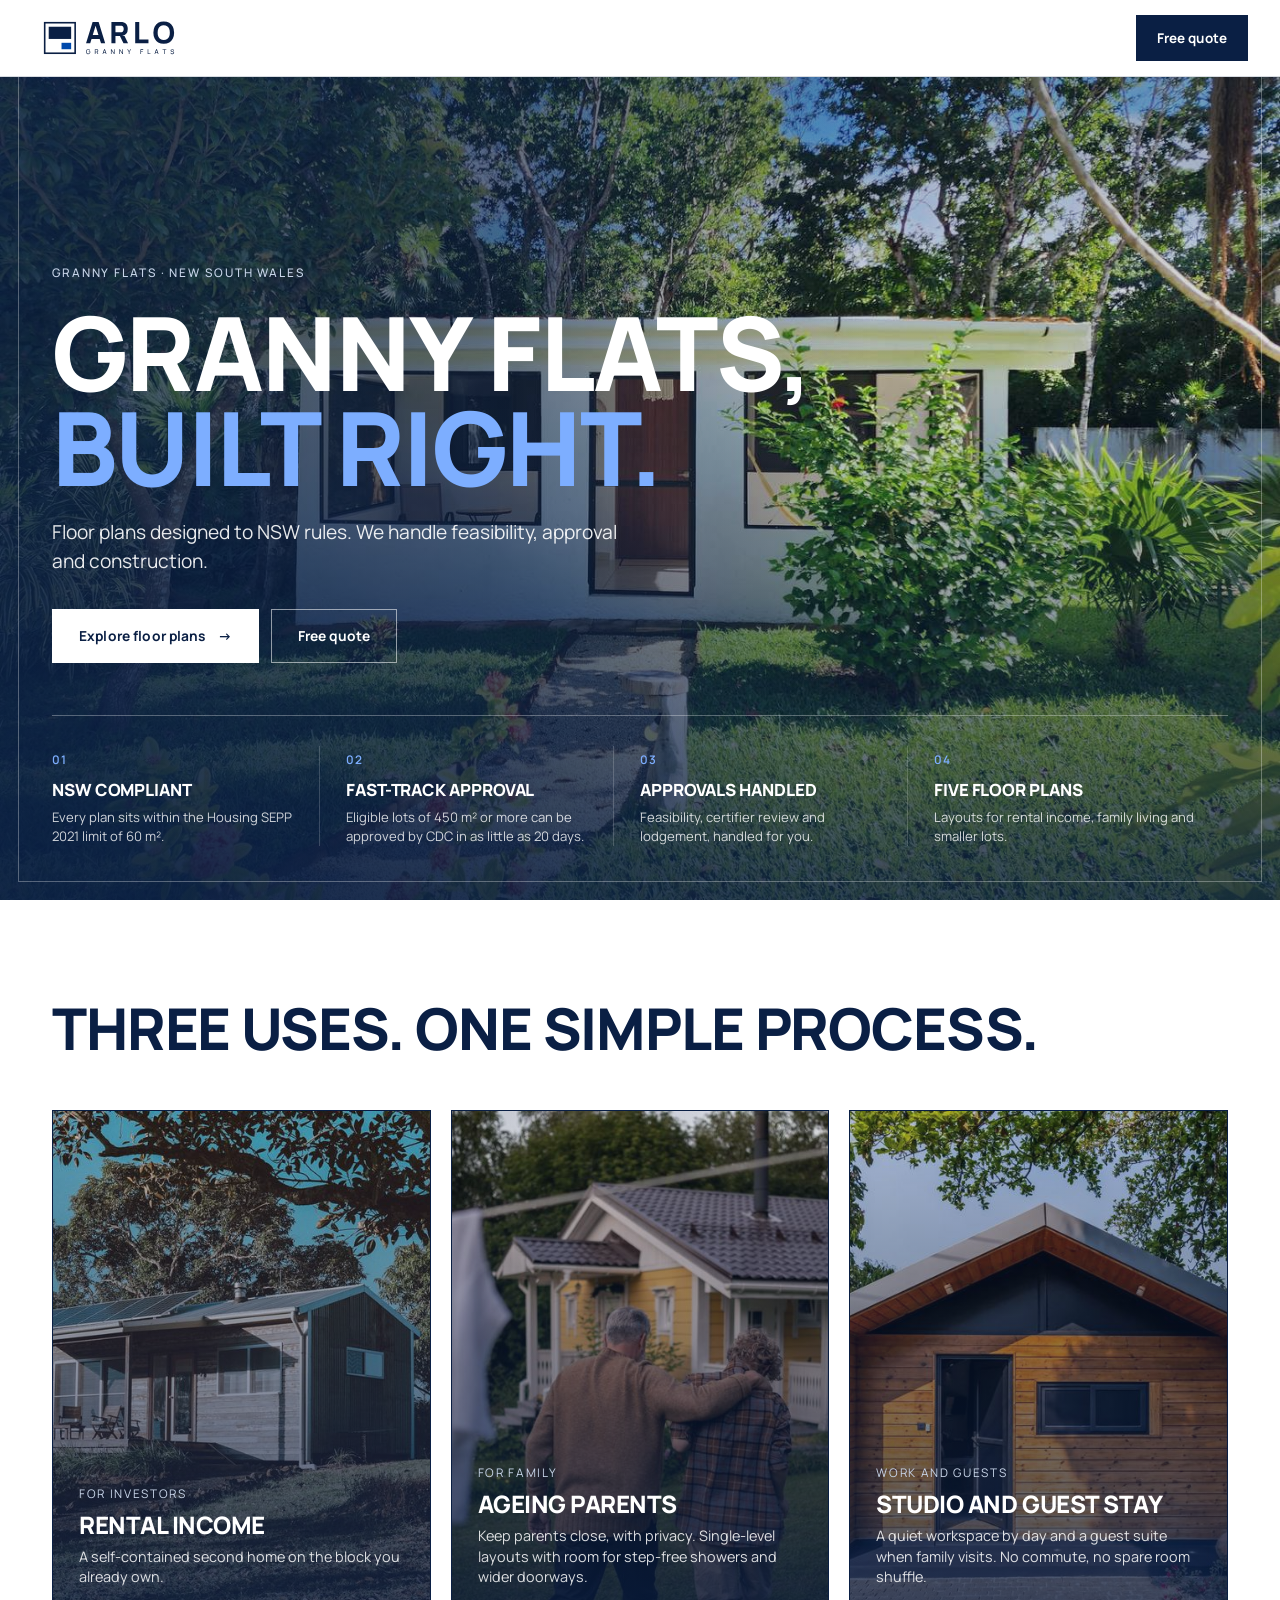
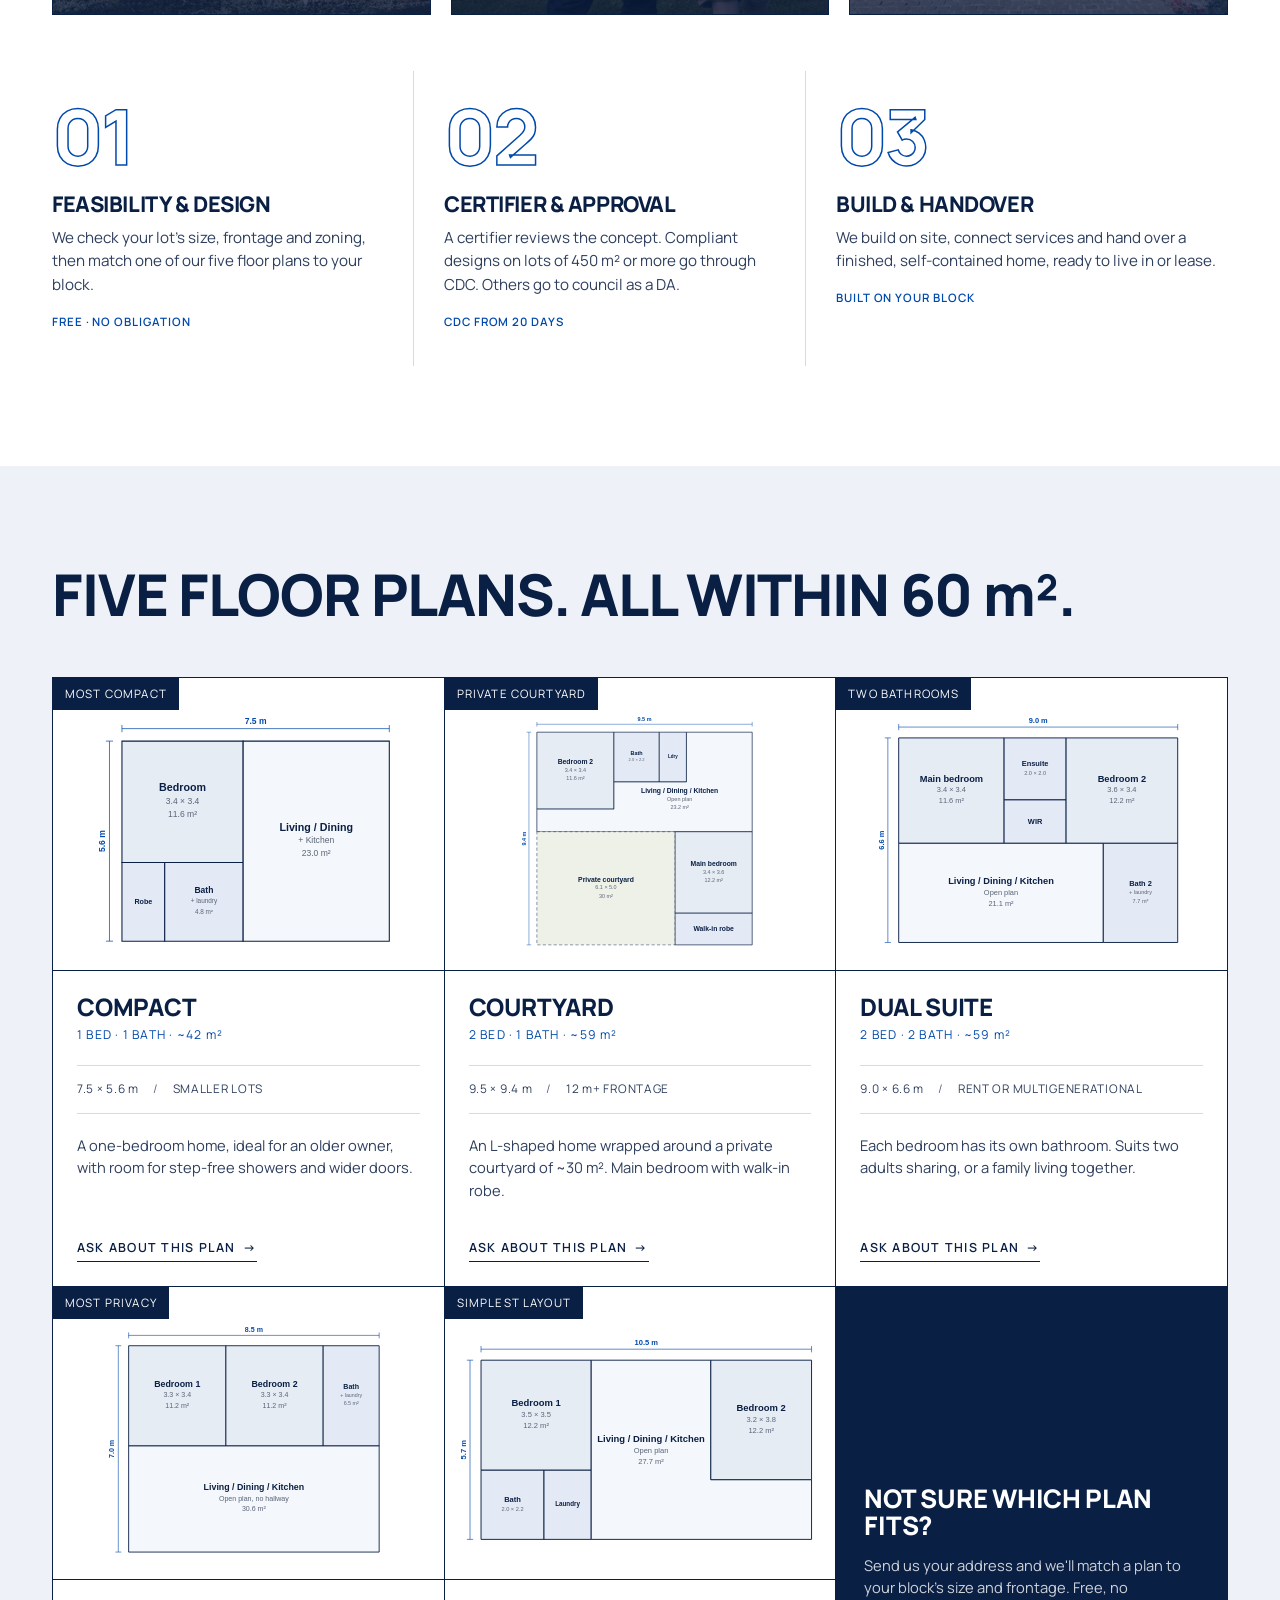
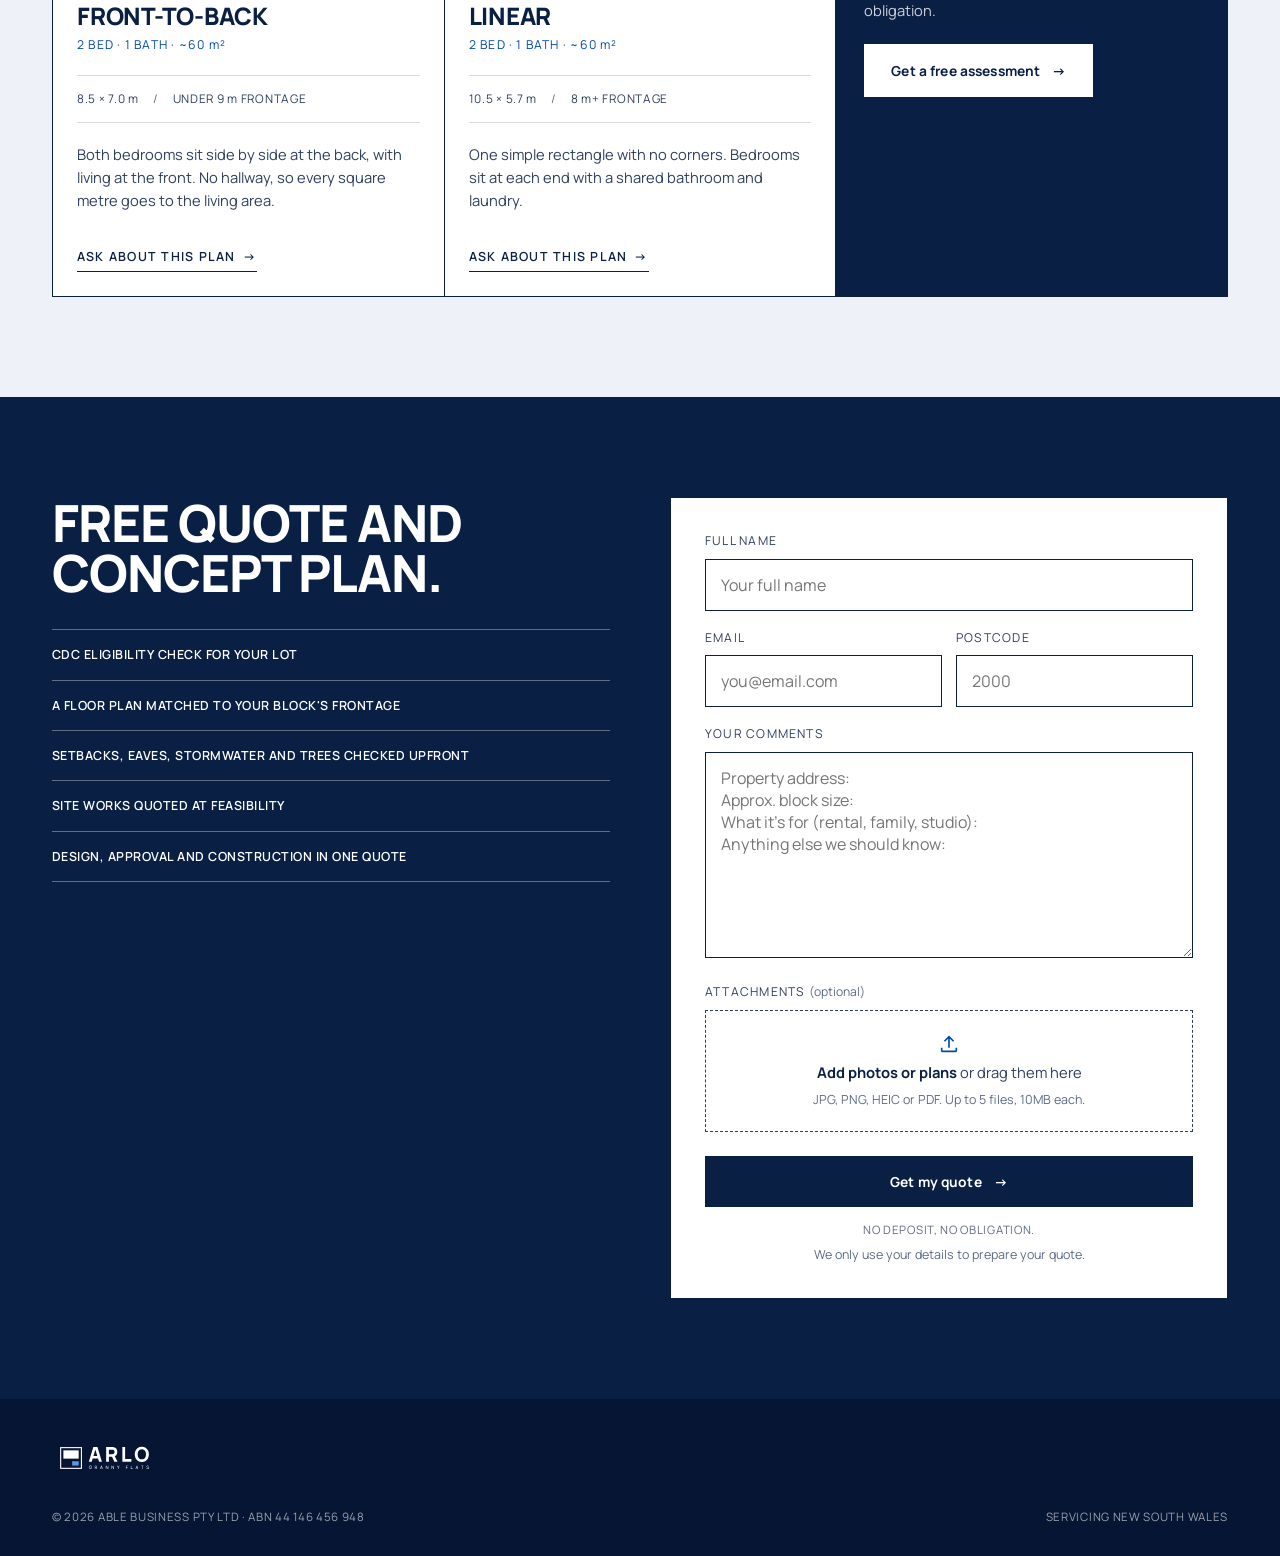
==== commit 09c895c9: "Review fixes: connect quote form to Formspree, real ABN, self-hosted photos, help card, nav quote bu" ====
--- a/index.html
+++ b/index.html
@@ -39,19 +39,21 @@
 <link rel="preconnect" href="https://fonts.googleapis.com" />
 <link rel="preconnect" href="https://fonts.gstatic.com" crossorigin />
 <link href="https://fonts.googleapis.com/css2?family=Manrope:wght@400;500;600;700;800&display=swap" rel="stylesheet" />
-<link rel="stylesheet" href="styles.css" />
+<link rel="stylesheet" href="styles.css?v=261113a" />
+<script>document.documentElement.className += " js";</script>
 </head>
 <body>
 
 <!-- ============== NAV ============== -->
 <nav class="nav" id="nav">
   <a href="#top" class="brand"><img src="images/arlo-horizontal.svg" alt="Arlo Granny Flats" width="518" height="188" /></a>
+  <a href="#quote" class="btn btn-solid nav-cta">Free quote</a>
 </nav>
 
 <!-- ============== HERO ============== -->
 <header class="hero" id="top">
   <div class="hero-bg">
-    <img src="https://images.pexels.com/photos/37510953/pexels-photo-37510953.jpeg?auto=compress&cs=tinysrgb&w=2000" alt="Single-storey granny flat with a garden path and lawn" fetchpriority="high" onerror="this.style.display='none'" />
+    <img src="images/photos/hero-1400.jpg" srcset="images/photos/hero-800.jpg 800w, images/photos/hero-1400.jpg 1400w, images/photos/hero-2000.jpg 2000w" sizes="max(100vw, 133vh)" width="2000" height="1500" alt="Single-storey granny flat with a garden path and lawn" fetchpriority="high" />
   </div>
   <div class="hero-overlay"></div>
   <div class="hero-frame"></div>
@@ -67,7 +69,7 @@
       <div class="hero-values">
         <div class="hv"><span class="hv-num">01</span><h2>NSW compliant</h2><p>Every plan sits within the Housing SEPP 2021 limit of 60 m².</p></div>
         <div class="hv"><span class="hv-num">02</span><h2>Fast-track approval</h2><p>Eligible lots of 450 m² or more can be approved by CDC in as little as 20 days.</p></div>
-        <div class="hv"><span class="hv-num">03</span><h2>Approvals handled</h2><p>Feasibility, certifier review and lodgement, all on us.</p></div>
+        <div class="hv"><span class="hv-num">03</span><h2>Approvals handled</h2><p>Feasibility, certifier review and lodgement, handled for you.</p></div>
         <div class="hv"><span class="hv-num">04</span><h2>Five floor plans</h2><p>Layouts for rental income, family living and smaller lots.</p></div>
       </div>
     </div>
@@ -82,21 +84,21 @@
     </div>
     <div class="purpose-cards">
       <div class="purpose-card reveal">
-        <img class="pc-bg" src="https://images.pexels.com/photos/4501786/pexels-photo-4501786.jpeg?auto=compress&cs=tinysrgb&w=900" alt="Self-contained single-storey granny flat with a deck" loading="lazy" decoding="async" />
+        <img class="pc-bg" src="images/photos/use-rental-900.jpg" srcset="images/photos/use-rental-600.jpg 600w, images/photos/use-rental-900.jpg 900w, images/photos/use-rental-1400.jpg 1400w" sizes="(max-width: 680px) 200vw, (max-width: 960px) 92vw, min(60vw, 760px)" alt="Self-contained single-storey granny flat with a deck" loading="lazy" decoding="async" />
         <div class="pc-ov"></div>
         <div class="pc-tag">For investors</div>
         <h3>Rental Income</h3>
         <p>A self-contained second home on the block you already own.</p>
       </div>
       <div class="purpose-card reveal">
-        <img class="pc-bg" src="https://images.pexels.com/photos/10397935/pexels-photo-10397935.jpeg?auto=compress&cs=tinysrgb&w=900" alt="Older couple walking to a small single-storey home" loading="lazy" decoding="async" />
+        <img class="pc-bg" src="images/photos/use-family-900.jpg" srcset="images/photos/use-family-600.jpg 600w, images/photos/use-family-900.jpg 900w, images/photos/use-family-1400.jpg 1400w" sizes="(max-width: 680px) 200vw, (max-width: 960px) 92vw, min(60vw, 760px)" alt="Older couple walking to a small single-storey home" loading="lazy" decoding="async" />
         <div class="pc-ov"></div>
         <div class="pc-tag">For family</div>
         <h3>Ageing Parents</h3>
         <p>Keep parents close, with privacy. Single-level layouts with room for step-free showers and wider doorways.</p>
       </div>
       <div class="purpose-card reveal">
-        <img class="pc-bg" src="https://images.pexels.com/photos/36749690/pexels-photo-36749690.jpeg?auto=compress&cs=tinysrgb&w=900" alt="Small timber backyard studio" loading="lazy" decoding="async" />
+        <img class="pc-bg" src="images/photos/use-studio-900.jpg" srcset="images/photos/use-studio-600.jpg 600w, images/photos/use-studio-900.jpg 900w, images/photos/use-studio-1400.jpg 1400w" sizes="(max-width: 680px) 200vw, (max-width: 960px) 92vw, min(60vw, 760px)" alt="Small timber backyard studio" loading="lazy" decoding="async" />
         <div class="pc-ov"></div>
         <div class="pc-tag">Work and guests</div>
         <h3>Studio and Guest Stay</h3>
@@ -115,7 +117,7 @@
         <div class="snum">02</div>
         <h3>Certifier &amp; approval</h3>
         <p>A certifier reviews the concept. Compliant designs on lots of 450 m² or more go through CDC. Others go to council as a DA.</p>
-        <div class="step-meta">CDC up to 20 days</div>
+        <div class="step-meta">CDC from 20 days</div>
       </div>
       <div class="step reveal">
         <div class="snum">03</div>
@@ -167,13 +169,13 @@
       <article class="model-card">
         <div class="model-media plan">
           <img class="plan-img" src="images/plans/plan-e.svg" alt="Dual Suite granny flat floor plan, 2 bed, 2 bath, ~59 m²" loading="lazy" decoding="async" />
-          <span class="model-badge">Highest rental return</span>
+          <span class="model-badge">Two bathrooms</span>
         </div>
         <div class="model-body">
           <h3>Dual Suite</h3>
           <div class="model-purpose-tag">2 bed · 2 bath · ~59 <span class="u">m²</span></div>
           <div class="model-specs"><span>9.0 × 6.6 <span class="u">m</span></span><span class="sep">/</span><span>Rent or multigenerational</span></div>
-          <p class="model-desc">Each bedroom has its own bathroom, so the two suites can be leased separately.</p>
+          <p class="model-desc">Each bedroom has its own bathroom. Suits two adults sharing, or a family living together.</p>
           <a href="#quote" class="model-link">Ask about this plan <span class="arrow">→</span></a>
         </div>
       </article>
@@ -203,6 +205,14 @@
           <div class="model-specs"><span>10.5 × 5.7 <span class="u">m</span></span><span class="sep">/</span><span>8 <span class="u">m</span>+ frontage</span></div>
           <p class="model-desc">One simple rectangle with no corners. Bedrooms sit at each end with a shared bathroom and laundry.</p>
           <a href="#quote" class="model-link">Ask about this plan <span class="arrow">→</span></a>
+        </div>
+      </article>
+
+      <article class="model-card model-help">
+        <div class="model-body">
+          <h3>Not sure which plan fits?</h3>
+          <p class="model-desc">Send us your address and we'll match a plan to your block's size and frontage. Free, no obligation.</p>
+          <a href="#quote" class="btn btn-light">Get a free assessment <span class="arrow">→</span></a>
         </div>
       </article>
 
@@ -225,20 +235,22 @@
         </ul>
       </div>
 
-      <form class="lead-form reveal" id="leadForm" method="post" enctype="multipart/form-data" novalidate>
+      <form class="lead-form reveal" id="leadForm" action="https://formspree.io/f/xljroeyl" method="POST" enctype="multipart/form-data" novalidate>
         <div class="form-fields">
+          <input type="hidden" name="_subject" value="New Arlo granny flat quote request" />
+          <div class="hp-field" aria-hidden="true"><label>Leave this field empty<input type="text" name="_gotcha" tabindex="-1" autocomplete="off" /></label></div>
           <div class="field">
             <label for="name">Full name</label>
-            <input type="text" id="name" name="name" placeholder="Your full name" required />
+            <input type="text" id="name" name="name" placeholder="Your full name" autocomplete="name" required />
           </div>
           <div class="field-row">
             <div class="field">
               <label for="email">Email</label>
-              <input type="email" id="email" name="email" placeholder="you@email.com" required />
+              <input type="email" id="email" name="email" placeholder="you@email.com" autocomplete="email" required />
             </div>
             <div class="field">
               <label for="postcode">Postcode</label>
-              <input type="text" id="postcode" name="postcode" inputmode="numeric" maxlength="4" placeholder="2000" required />
+              <input type="text" id="postcode" name="postcode" inputmode="numeric" maxlength="4" pattern="[0-9]{4}" title="Please enter a four-digit postcode" placeholder="2000" autocomplete="postal-code" required />
             </div>
           </div>
           <div class="field">
@@ -258,13 +270,16 @@
             <ul class="file-list" id="fileList"></ul>
             <p class="field-error" id="filesError" role="alert"></p>
           </div>
+          <p class="form-error" id="formError" role="alert"></p>
           <button type="submit" class="btn btn-solid">Get my quote <span class="arrow">→</span></button>
           <p class="form-note">No deposit, no obligation.</p>
+          <p class="form-privacy">We only use your details to prepare your quote.</p>
         </div>
         <div class="form-success" id="formSuccess">
           <div class="tick"><svg width="22" height="22" viewBox="0 0 24 24" fill="none" stroke="currentColor" stroke-width="2"><path d="M20 6 9 17l-5-5"/></svg></div>
           <h3>You're all set.</h3>
-          <p>Thanks, one of our design consultants will be in touch within 24 hours with your tailored quote and concept plan.</p>
+          <p>Thanks. We have your details and will be in touch within 2 business days.</p>
+          <p class="form-success-note" id="formSuccessNote"></p>
         </div>
       </form>
     </div>
@@ -276,12 +291,12 @@
   <div class="wrap">
     <a href="#top" class="footer-logo"><img src="images/arlo-horizontal-reversed.svg" alt="Arlo Granny Flats" width="518" height="188" /></a>
     <div class="footer-bottom">
-      <span>© 2026 Able Business Pty Ltd · ABN 00 000 000 000 · NSW Lic. No. pending</span>
+      <span>© 2026 Able Business Pty Ltd · ABN 44 146 456 948</span>
       <span>Servicing New South Wales</span>
     </div>
   </div>
 </footer>
 
-<script src="script.js"></script>
+<script src="script.js?v=261113a"></script>
 </body>
 </html>
--- a/styles.css
+++ b/styles.css
@@ -51,14 +51,7 @@
 
 .wrap { max-width: var(--maxw); margin: 0 auto; padding: 0 var(--gutter); }
 
-/* ---------- Mono label system ---------- */
-.mono {
-  font-family: var(--mono);
-  text-transform: uppercase;
-  letter-spacing: 0.14em;
-  font-size: 0.72rem;
-  font-weight: 500;
-}
+/* ---------- Labels ---------- */
 .eyebrow {
   font-family: var(--mono);
   text-transform: uppercase;
@@ -73,25 +66,14 @@
 /* ---------- Section framing ---------- */
 .section { padding: 100px 0; position: relative; }
 .section-head { margin-bottom: 54px; }
-.sec-index {
-  font-family: var(--mono);
-  font-size: 0.74rem;
-  letter-spacing: 0.16em;
-  text-transform: uppercase;
-  color: var(--taupe);
-  display: flex; align-items: center; gap: 14px;
-  padding-bottom: 16px; margin-bottom: 40px;
-  border-bottom: 1px solid var(--line);
-}
-.sec-index b { color: var(--ink); font-weight: 600; }
-.sec-index .fill { flex: 1; }
 .section-head h2 {
   font-size: clamp(2.1rem, 5vw, 3.6rem);
   max-width: 15ch;
 }
 .section-head.wide h2 { max-width: 20ch; }
 /* One-line headings: size scales with the screen so the line always fits */
-.section-head.one-line h2 { max-width: none; white-space: nowrap; font-size: min(3.6rem, calc((100vw - 2 * var(--gutter)) / 19)); }
+.section-head.one-line h2 { max-width: none; }
+@media (min-width: 681px) { .section-head.one-line h2 { white-space: nowrap; font-size: min(3.6rem, calc((100vw - 2 * var(--gutter)) / 19)); } }
 .section-head p { font-family: var(--font); font-size: 1.05rem; color: var(--ink-2); max-width: 46ch; margin-top: 18px; text-transform: none; }
 
 /* ---------- Buttons ---------- */
@@ -107,10 +89,6 @@
 .btn:hover .arrow { transform: translateX(4px); }
 .btn-solid { background: var(--ink); color: var(--paper); }
 .btn-solid:hover { background: var(--clay); border-color: var(--clay); }
-.btn-clay { background: var(--clay); color: var(--paper); border-color: var(--clay); }
-.btn-clay:hover { background: var(--ink); border-color: var(--ink); }
-.btn-outline { background: transparent; color: var(--ink); }
-.btn-outline:hover { background: var(--ink); color: var(--paper); }
 .btn-light { background: var(--paper); color: var(--ink); border-color: var(--paper); }
 .btn-light:hover { background: var(--clay); border-color: var(--clay); color: var(--paper); }
 .btn-ol-light { background: transparent; color: var(--paper); border-color: rgba(255,255,255,.55); }
@@ -134,11 +112,12 @@
 .brand { display: flex; align-items: center; }
 .brand img { height: 56px; width: auto; transition: height .25s ease; }
 .nav.scrolled .brand img { height: 46px; }
+.nav-cta { padding: 12px 20px; font-size: 0.84rem; }
 
 /* ============================================================
    HERO
    ============================================================ */
-.hero { position: relative; min-height: 100vh; display: flex; align-items: flex-end; color: var(--paper); overflow: hidden; }
+.hero { position: relative; min-height: 100vh; min-height: 100svh; display: flex; align-items: flex-end; color: var(--paper); overflow: hidden; }
 .hero-bg { position: absolute; inset: 0; z-index: 0; background: var(--ink); }
 .hero-bg img { width: 100%; height: 100%; object-fit: cover; filter: saturate(0.92) contrast(1.02); }
 .hero-overlay { position: absolute; inset: 0; z-index: 1; background:
@@ -161,33 +140,17 @@
 .hero-values .hv-num { font-size: 0.74rem; color: var(--gold-light); font-weight: 600; letter-spacing: 0.06em; }
 .hero-values .hv h2 { font-size: 1.05rem; margin: 12px 0 9px; color: var(--paper); letter-spacing: -0.005em; }
 .hero-values .hv p { font-size: 0.82rem; color: rgba(255,255,255,.8); line-height: 1.45; text-transform: none; }
-.hero-stats { display: grid; grid-template-columns: repeat(4, max-content); gap: 0; border-top: 1px solid rgba(255,255,255,.3); }
-.hero-stats .stat { padding: 20px 34px 0 0; margin-right: 34px; border-right: 1px solid rgba(255,255,255,.25); }
-.hero-stats .stat:last-child { border-right: 0; margin-right: 0; }
-.hero-stats .num { font-size: 2.1rem; font-weight: 800; letter-spacing: -0.02em; line-height: 1; }
-.hero-stats .lbl { font-family: var(--mono); font-size: 0.68rem; letter-spacing: 0.1em; text-transform: uppercase; color: rgba(255,255,255,.7); margin-top: 8px; }
-
-/* ============================================================
-   VALUES
-   ============================================================ */
-.values { background: var(--ink); color: var(--paper); padding-top: 0; }
-.value-grid { display: grid; grid-template-columns: repeat(4, 1fr); border: 1px solid rgba(255,255,255,.22); }
-.value-card { padding: 34px 28px 40px; border-right: 1px solid rgba(255,255,255,.22); min-height: 260px; display: flex; flex-direction: column; }
-.value-card:last-child { border-right: 0; }
-.value-card .vnum { font-family: var(--mono); font-size: 0.8rem; letter-spacing: 0.1em; color: var(--clay); margin-bottom: auto; }
-.value-card h3 { font-size: 1.3rem; margin: 40px 0 12px; letter-spacing: -0.01em; }
-.value-card p { font-family: var(--font); text-transform: none; font-size: 0.92rem; color: rgba(255,255,255,.72); line-height: 1.5; }
+
 
 /* ============================================================
    PURPOSE
    ============================================================ */
-.purpose { background: var(--paper); }
 .purpose-cards { display: grid; grid-template-columns: repeat(3, 1fr); gap: 20px; }
 .purpose-card { position: relative; isolation: isolate; aspect-ratio: 3/4; overflow: hidden; border: 1px solid var(--line); color: var(--paper); display: flex; flex-direction: column; justify-content: flex-end; padding: 26px; }
 .purpose-card .pc-bg { position: absolute; inset: 0; z-index: -2; width: 100%; height: 100%; object-fit: cover; filter: saturate(0.9); transition: transform .5s ease; }
 .purpose-card:hover .pc-bg { transform: scale(1.04); }
 .purpose-card .pc-ov { position: absolute; inset: 0; z-index: -1; background: linear-gradient(180deg, rgba(10,31,68,.1) 0%, rgba(10,31,68,.78) 100%); }
-.purpose-card .pc-tag { font-family: var(--mono); font-size: 0.68rem; letter-spacing: 0.14em; text-transform: uppercase; color: var(--stone); margin-bottom: 10px; }
+.purpose-card .pc-tag { font-family: var(--mono); font-size: 0.74rem; letter-spacing: 0.14em; text-transform: uppercase; color: var(--stone); margin-bottom: 10px; }
 .purpose-card h3 { font-size: 1.5rem; margin-bottom: 10px; }
 .purpose-card p { font-family: var(--font); text-transform: none; font-size: 0.9rem; color: rgba(255,255,255,.85); line-height: 1.45; }
 
@@ -195,42 +158,34 @@
    MODELS
    ============================================================ */
 .models { background: var(--paper-2); }
-.models-note { font-size: 0.92rem; color: var(--ink-2); line-height: 1.65; max-width: 60ch; margin: 0 0 44px; padding-left: 18px; border-left: 2px solid var(--clay); }
-.model-grid { display: grid; grid-template-columns: repeat(3, 1fr); gap: -1px; border-top: 1px solid var(--line); border-left: 1px solid var(--line); }
-.model-card { border-right: 1px solid var(--line); border-bottom: 1px solid var(--line); background: var(--paper); display: flex; flex-direction: column; transition: background .2s ease; }
-.model-card:hover { background: var(--paper); }
+.model-grid { display: grid; grid-template-columns: repeat(3, 1fr); border-top: 1px solid var(--line); border-left: 1px solid var(--line); }
+.model-card { border-right: 1px solid var(--line); border-bottom: 1px solid var(--line); background: var(--paper); display: flex; flex-direction: column; min-width: 0; }
 .model-media { position: relative; aspect-ratio: 4/3; border-bottom: 1px solid var(--line); overflow: hidden; }
-.model-media .model-img { position: absolute; inset: 0; width: 100%; height: 100%; object-fit: cover; }
-.model-media::after { content: ""; position: absolute; inset: 0; background: linear-gradient(180deg, rgba(10,31,68,0) 60%, rgba(10,31,68,.15)); }
-.model-badge { position: absolute; top: 0; left: 0; background: var(--ink); color: var(--paper); font-family: var(--mono); font-size: 0.62rem; letter-spacing: 0.1em; text-transform: uppercase; padding: 7px 12px; z-index: 2; }
+.model-badge { position: absolute; top: 0; left: 0; background: var(--ink); color: var(--paper); font-family: var(--mono); font-size: 0.72rem; letter-spacing: 0.1em; text-transform: uppercase; padding: 7px 12px; z-index: 2; }
 .model-body { padding: 24px; display: flex; flex-direction: column; flex: 1; }
 .model-body h3 { font-size: 1.5rem; letter-spacing: -0.01em; }
-.model-purpose-tag { font-family: var(--mono); font-size: 0.68rem; letter-spacing: 0.1em; text-transform: uppercase; color: var(--clay); margin: 8px 0 20px; }
+.model-purpose-tag { font-family: var(--mono); font-size: 0.76rem; letter-spacing: 0.1em; text-transform: uppercase; color: var(--clay); margin: 8px 0 20px; }
 .model-specs { font-family: var(--mono); font-size: 0.74rem; letter-spacing: 0.06em; text-transform: uppercase; color: var(--ink-2); padding: 14px 0; border-top: 1px solid var(--line-soft); border-bottom: 1px solid var(--line-soft); margin-bottom: 20px; display: flex; gap: 14px; }
 .model-specs span { white-space: nowrap; }
 .model-specs .sep { color: var(--taupe); }
-.model-foot { margin-top: auto; display: flex; align-items: flex-end; justify-content: space-between; gap: 12px; }
-.model-price .from { font-family: var(--mono); font-size: 0.6rem; letter-spacing: 0.12em; text-transform: uppercase; color: var(--taupe); }
-.model-price .amt { font-size: 1.5rem; font-weight: 800; color: var(--clay); letter-spacing: -0.01em; margin-top: 3px; }
-.model-link { font-family: var(--mono); font-size: 0.68rem; letter-spacing: 0.1em; text-transform: uppercase; color: var(--ink); display: inline-flex; align-items: center; gap: 7px; border-bottom: 1px solid var(--ink); padding-bottom: 3px; }
+.model-link { font-family: var(--mono); font-size: 0.78rem; font-weight: 600; letter-spacing: 0.1em; text-transform: uppercase; color: var(--ink); display: inline-flex; align-items: center; gap: 7px; border-bottom: 1px solid var(--ink); padding: 14px 0 4px; }
 .model-media.plan { background: #ffffff; }
 .model-media .plan-img { position: absolute; inset: 0; width: 100%; height: 100%; object-fit: contain; padding: 38px 14px 18px; }
-.model-media.plan::after { display: none; }
 .model-desc { font-size: 0.92rem; color: var(--ink-2); line-height: 1.55; margin-bottom: 22px; flex: 1; }
 .model-body .model-link { align-self: flex-start; }
+/* Sixth card: help choosing a plan */
+.model-help { background: var(--ink); color: var(--paper); }
+.model-help .model-body { justify-content: center; padding: 34px 28px; }
+.model-help h3 { color: var(--paper); font-size: 1.6rem; line-height: 1.05; margin-bottom: 14px; }
+.model-help .model-desc { color: rgba(255,255,255,.8); flex: 0 0 auto; }
+.model-help .btn { align-self: flex-start; }
 .u { text-transform: none; }
-.model-card { min-width: 0; }
 .model-card .model-specs { flex-wrap: wrap; row-gap: 6px; }
 .model-link:hover { color: var(--clay); border-color: var(--clay); gap: 11px; transition: gap .2s ease; }
 
 /* ============================================================
-   JOURNEY
-   ============================================================ */
-.journey { background: var(--ink); color: var(--paper); }
-.journey .sec-index { border-color: rgba(255,255,255,.3); color: rgba(255,255,255,.6); }
-.journey .sec-index b { color: var(--paper); }
-.journey .section-head h2 { color: var(--paper); }
-.journey .section-head p { color: rgba(255,255,255,.72); }
+   PROCESS
+   ============================================================ */
 .uses { background: var(--paper); }
 .steps { display: grid; grid-template-columns: repeat(3, 1fr); margin-top: 56px; }
 .step { padding: 34px 30px 36px 0; margin-right: 30px; border-right: 1px solid var(--line-soft); position: relative; }
@@ -244,11 +199,8 @@
    LEAD
    ============================================================ */
 .lead { background: var(--ink); color: var(--paper); }
-.lead .sec-index { border-color: rgba(255,255,255,.4); color: rgba(255,255,255,.8); }
-.lead .sec-index b { color: var(--paper); }
 .lead-inner { display: grid; grid-template-columns: 1fr 1fr; gap: 60px; align-items: start; }
 .lead h2 { font-size: clamp(2rem, 4vw, 3.2rem); color: var(--paper); max-width: 14ch; }
-.lead .sub { font-family: var(--font); text-transform: none; font-size: 1.05rem; color: rgba(255,255,255,.9); margin: 20px 0 28px; max-width: 42ch; line-height: 1.5; }
 .lead-points { list-style: none; display: flex; flex-direction: column; margin-top: 32px; }
 .lead-points li { font-family: var(--mono); font-size: 0.78rem; letter-spacing: 0.04em; text-transform: uppercase; padding: 15px 0; border-top: 1px solid rgba(255,255,255,.35); display: flex; gap: 14px; align-items: baseline; }
 .lead-points li:last-child { border-bottom: 1px solid rgba(255,255,255,.35); }
@@ -256,7 +208,7 @@
 
 .lead-form { background: var(--paper); color: var(--ink); padding: 34px; border: 1px solid var(--ink); }
 .field { margin-bottom: 18px; }
-.field label { display: block; font-family: var(--mono); font-size: 0.68rem; letter-spacing: 0.1em; text-transform: uppercase; color: var(--ink-2); margin-bottom: 8px; }
+.field label { display: block; font-family: var(--mono); font-size: 0.76rem; letter-spacing: 0.1em; text-transform: uppercase; color: var(--ink-2); margin-bottom: 8px; }
 .field input, .field textarea {
   width: 100%; padding: 14px 15px; border: 1px solid var(--line); background: var(--paper);
   font-family: var(--font); font-size: 1rem; color: var(--ink); border-radius: 0; transition: border-color .15s, box-shadow .15s;
@@ -286,8 +238,15 @@
 .file-list button:hover { color: var(--clay); }
 .field-error { font-size: 0.82rem; color: var(--clay-deep); margin-top: 8px; }
 .field-error:empty { display: none; }
+.form-error { font-size: 0.88rem; color: var(--clay-deep); margin: 4px 0 12px; }
+.form-error:empty { display: none; }
+.hp-field { position: absolute; left: -9999px; width: 1px; height: 1px; overflow: hidden; }
+.form-privacy { font-size: 0.78rem; color: var(--taupe); text-align: center; margin-top: 6px; }
+.form-success-note { margin-top: 12px; font-size: 0.9rem; }
+.form-success-note:empty { display: none; }
+.lead-form .btn:disabled { opacity: .6; cursor: wait; }
 .lead-form .btn { width: 100%; justify-content: center; margin-top: 6px; }
-.form-note { font-family: var(--mono); font-size: 0.64rem; letter-spacing: 0.06em; text-transform: uppercase; color: var(--taupe); text-align: center; margin-top: 14px; }
+.form-note { font-family: var(--mono); font-size: 0.72rem; letter-spacing: 0.06em; text-transform: uppercase; color: var(--taupe); text-align: center; margin-top: 14px; }
 .form-success { display: none; text-align: center; padding: 26px 0; }
 .form-success.show { display: block; }
 .form-success .tick { width: 52px; height: 52px; border: 1.5px solid var(--clay); display: grid; place-items: center; margin: 0 auto 18px; color: var(--clay); }
@@ -300,11 +259,16 @@
 .footer { background: #061533; color: rgba(255,255,255,.6); padding: 40px 0 30px; }
 .footer-logo { display: inline-block; margin-bottom: 24px; }
 .footer-logo img { height: 38px; width: auto; display: block; }
-.footer-bottom { display: flex; justify-content: space-between; gap: 16px; flex-wrap: wrap; font-family: var(--mono); font-size: 0.66rem; letter-spacing: 0.06em; text-transform: uppercase; color: rgba(255,255,255,.5); }
+.footer-bottom { display: flex; justify-content: space-between; gap: 16px; flex-wrap: wrap; font-family: var(--mono); font-size: 0.72rem; letter-spacing: 0.06em; text-transform: uppercase; color: rgba(255,255,255,.6); }
 
 /* ---------- Reveal ---------- */
-.reveal { opacity: 0; transform: translateY(20px); transition: opacity .6s ease, transform .6s ease; }
-.reveal.in { opacity: 1; transform: none; }
+.js .reveal { opacity: 0; transform: translateY(20px); transition: opacity .6s ease, transform .6s ease; }
+.js .reveal.in { opacity: 1; transform: none; }
+@media (prefers-reduced-motion: reduce) {
+  html { scroll-behavior: auto; }
+  .js .reveal { opacity: 1; transform: none; transition: none; }
+  .purpose-card .pc-bg, .btn .arrow { transition: none; }
+}
 
 /* ============================================================
    RESPONSIVE
@@ -322,8 +286,6 @@
 @media (max-width: 680px) {
   :root { --gutter: 20px; }
   .section { padding: 68px 0; }
-  .value-grid { grid-template-columns: 1fr; }
-  .value-card { border-right: 0 !important; border-bottom: 1px solid rgba(255,255,255,.22); min-height: 0; }
   .purpose-cards { grid-template-columns: 1fr; }
   .model-grid { grid-template-columns: 1fr; }
   .hero-values { grid-template-columns: 1fr 1fr; gap: 24px 0; }
@@ -332,6 +294,7 @@
   .dz-drag { display: none; }
   .brand img { height: 46px; }
   .nav.scrolled .brand img { height: 40px; }
+  .nav-cta { padding: 10px 14px; font-size: 0.8rem; }
   .hero-ctas { flex-direction: column; align-items: flex-start; }
   .hero-ctas .btn { width: 170px; justify-content: center; padding-left: 0; padding-right: 0; }
   .hero-ctas .btn .arrow { display: none; }
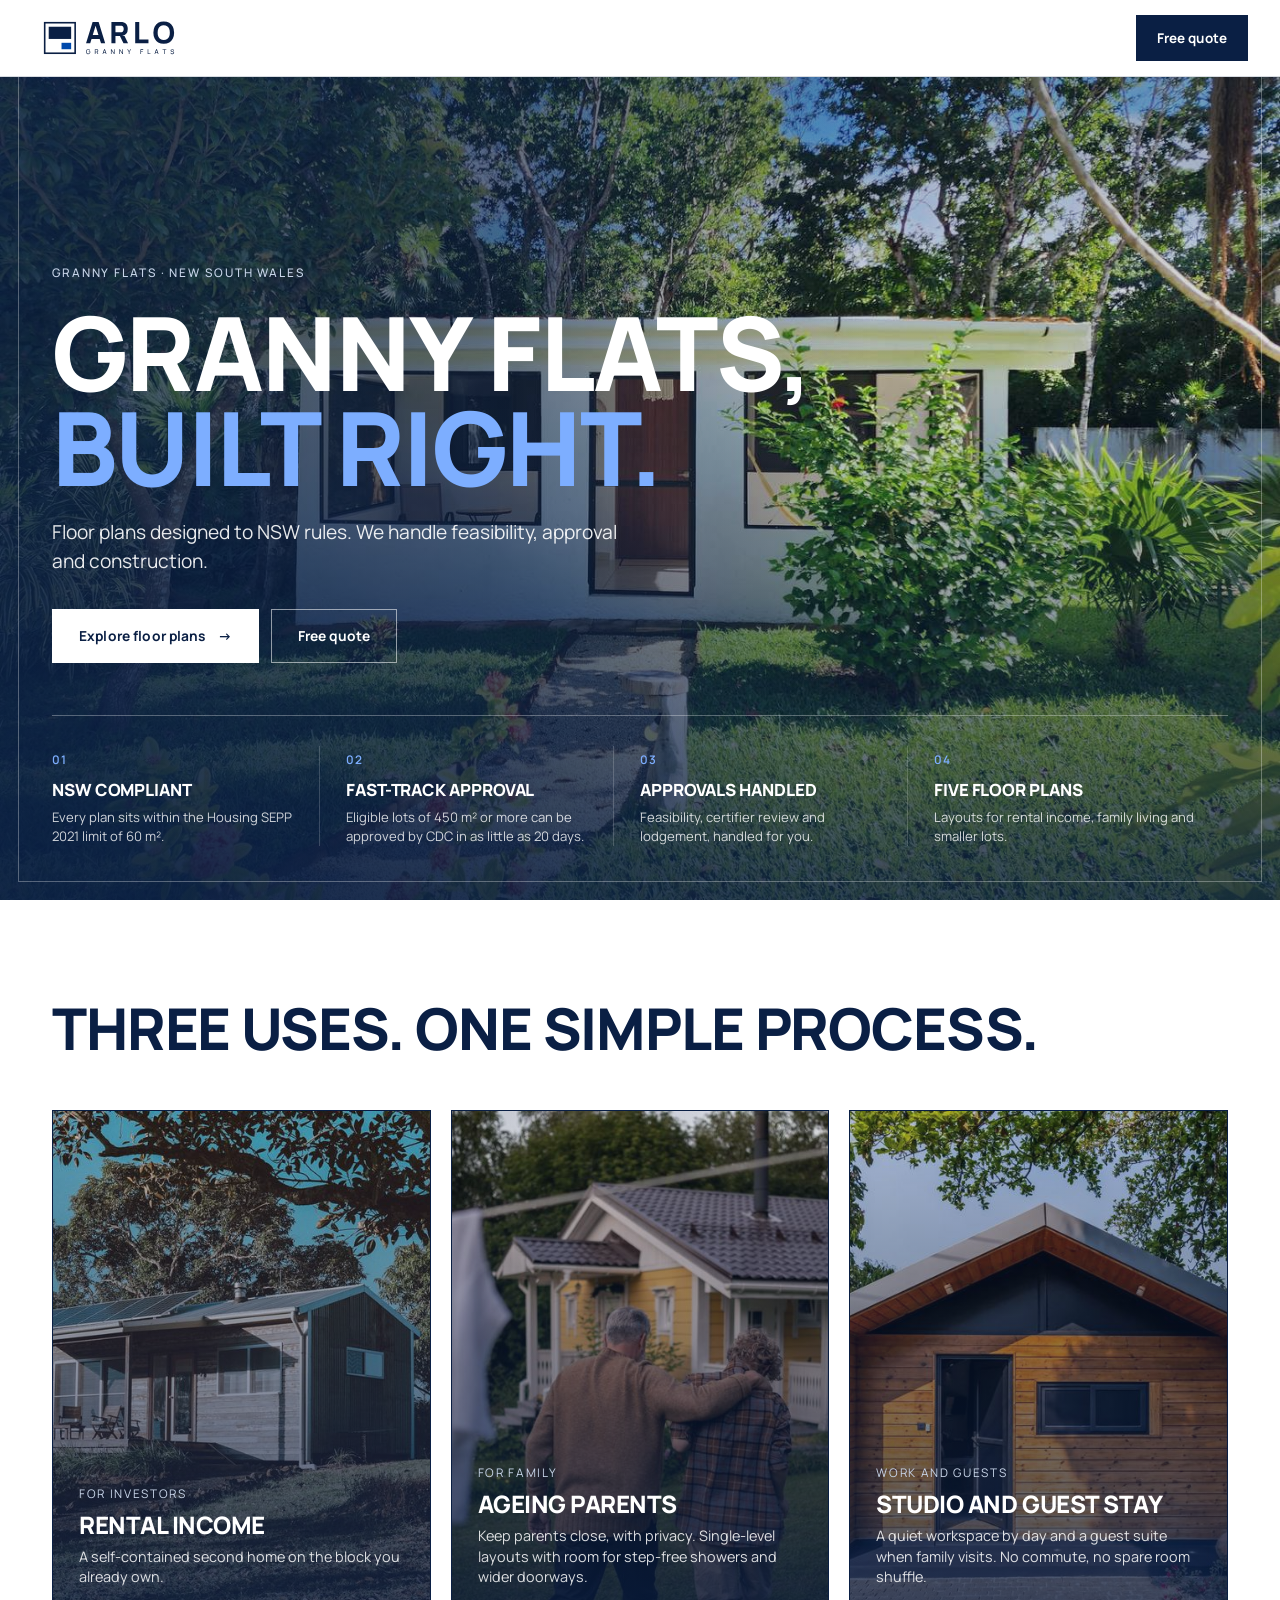
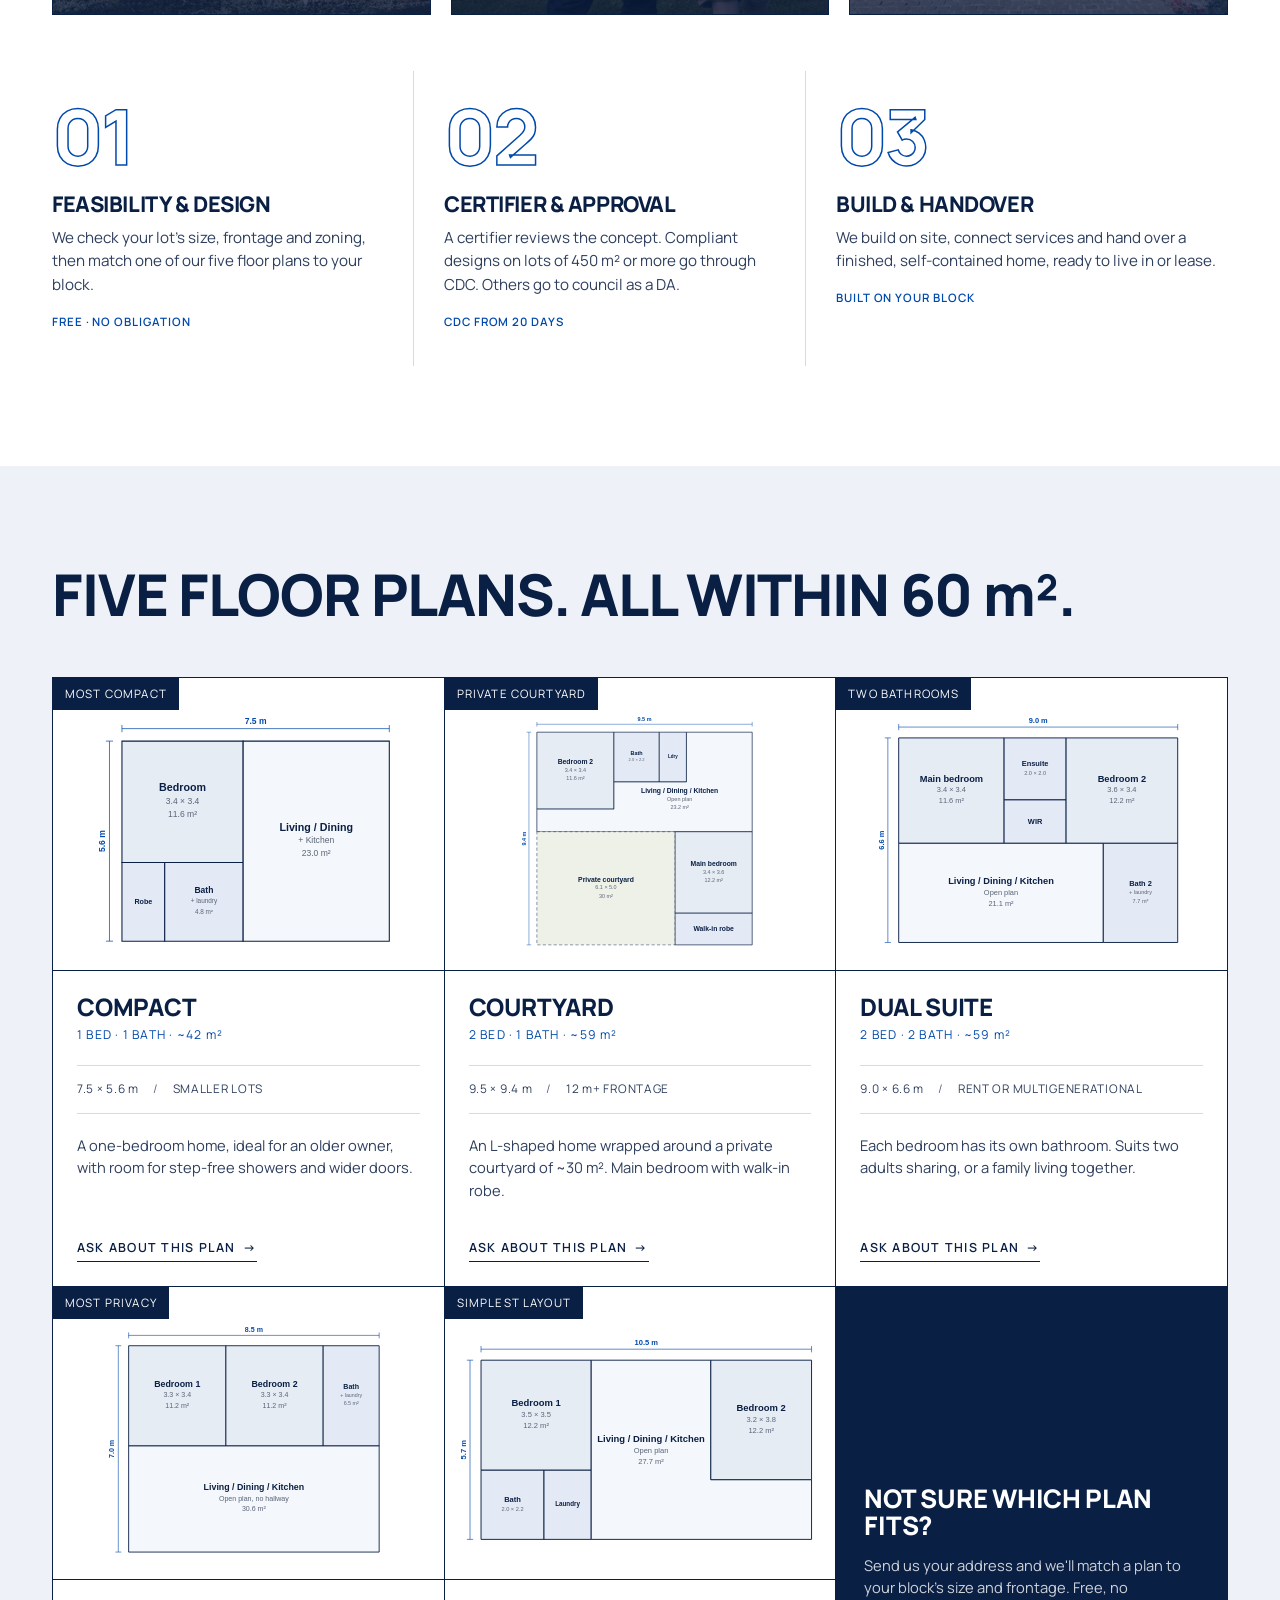
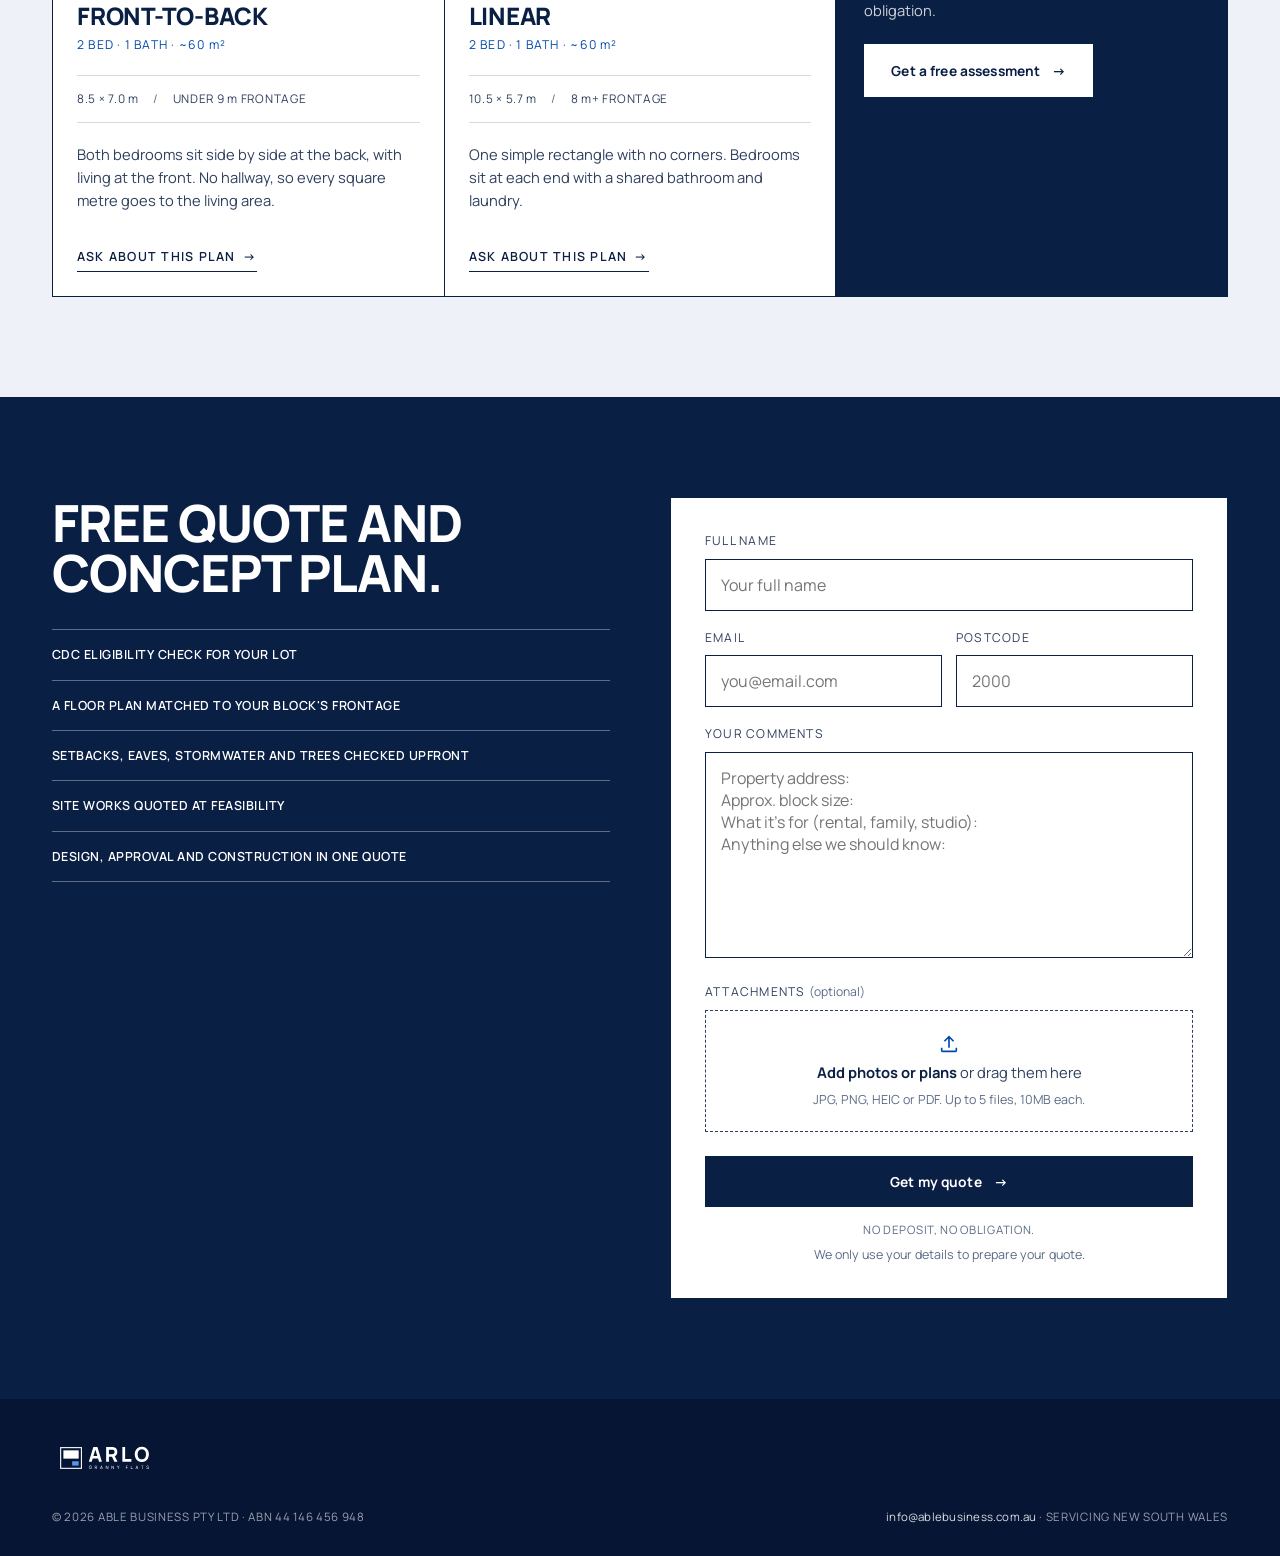
==== commit 6f056fd5: "Footer: add contact email Co-Authored-By: Claude Opus 5.5 <noreply@anthropic.com>" ====
--- a/index.html
+++ b/index.html
@@ -39,7 +39,7 @@
 <link rel="preconnect" href="https://fonts.googleapis.com" />
 <link rel="preconnect" href="https://fonts.gstatic.com" crossorigin />
 <link href="https://fonts.googleapis.com/css2?family=Manrope:wght@400;500;600;700;800&display=swap" rel="stylesheet" />
-<link rel="stylesheet" href="styles.css?v=261113a" />
+<link rel="stylesheet" href="styles.css?v=261113b" />
 <script>document.documentElement.className += " js";</script>
 </head>
 <body>
@@ -292,11 +292,11 @@
     <a href="#top" class="footer-logo"><img src="images/arlo-horizontal-reversed.svg" alt="Arlo Granny Flats" width="518" height="188" /></a>
     <div class="footer-bottom">
       <span>© 2026 Able Business Pty Ltd · ABN 44 146 456 948</span>
-      <span>Servicing New South Wales</span>
+      <span><a href="mailto:info@ablebusiness.com.au">info@ablebusiness.com.au</a> · Servicing New South Wales</span>
     </div>
   </div>
 </footer>
 
-<script src="script.js?v=261113a"></script>
+<script src="script.js?v=261113b"></script>
 </body>
 </html>
--- a/styles.css
+++ b/styles.css
@@ -260,6 +260,8 @@
 .footer-logo { display: inline-block; margin-bottom: 24px; }
 .footer-logo img { height: 38px; width: auto; display: block; }
 .footer-bottom { display: flex; justify-content: space-between; gap: 16px; flex-wrap: wrap; font-family: var(--mono); font-size: 0.72rem; letter-spacing: 0.06em; text-transform: uppercase; color: rgba(255,255,255,.6); }
+.footer-bottom a { color: rgba(255,255,255,.85); text-transform: none; letter-spacing: 0.02em; }
+.footer-bottom a:hover { color: var(--paper); text-decoration: underline; }
 
 /* ---------- Reveal ---------- */
 .js .reveal { opacity: 0; transform: translateY(20px); transition: opacity .6s ease, transform .6s ease; }
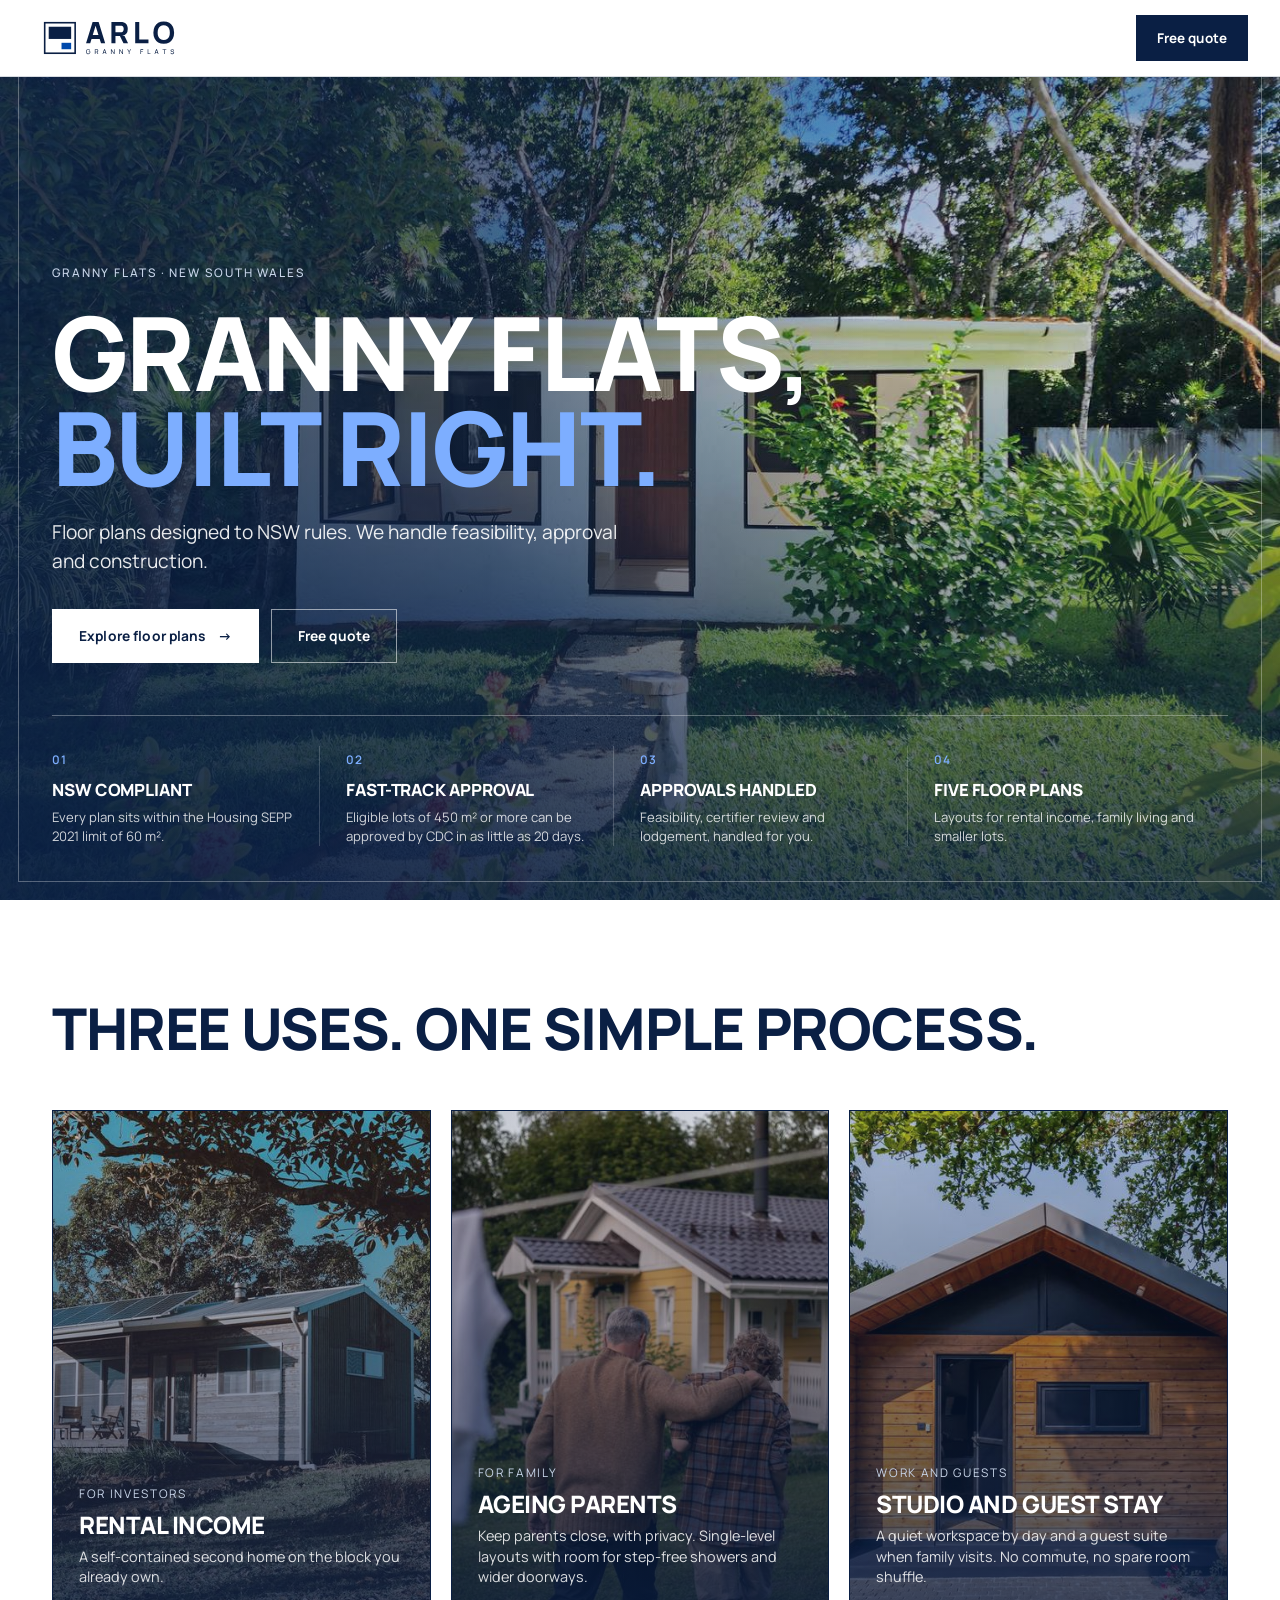
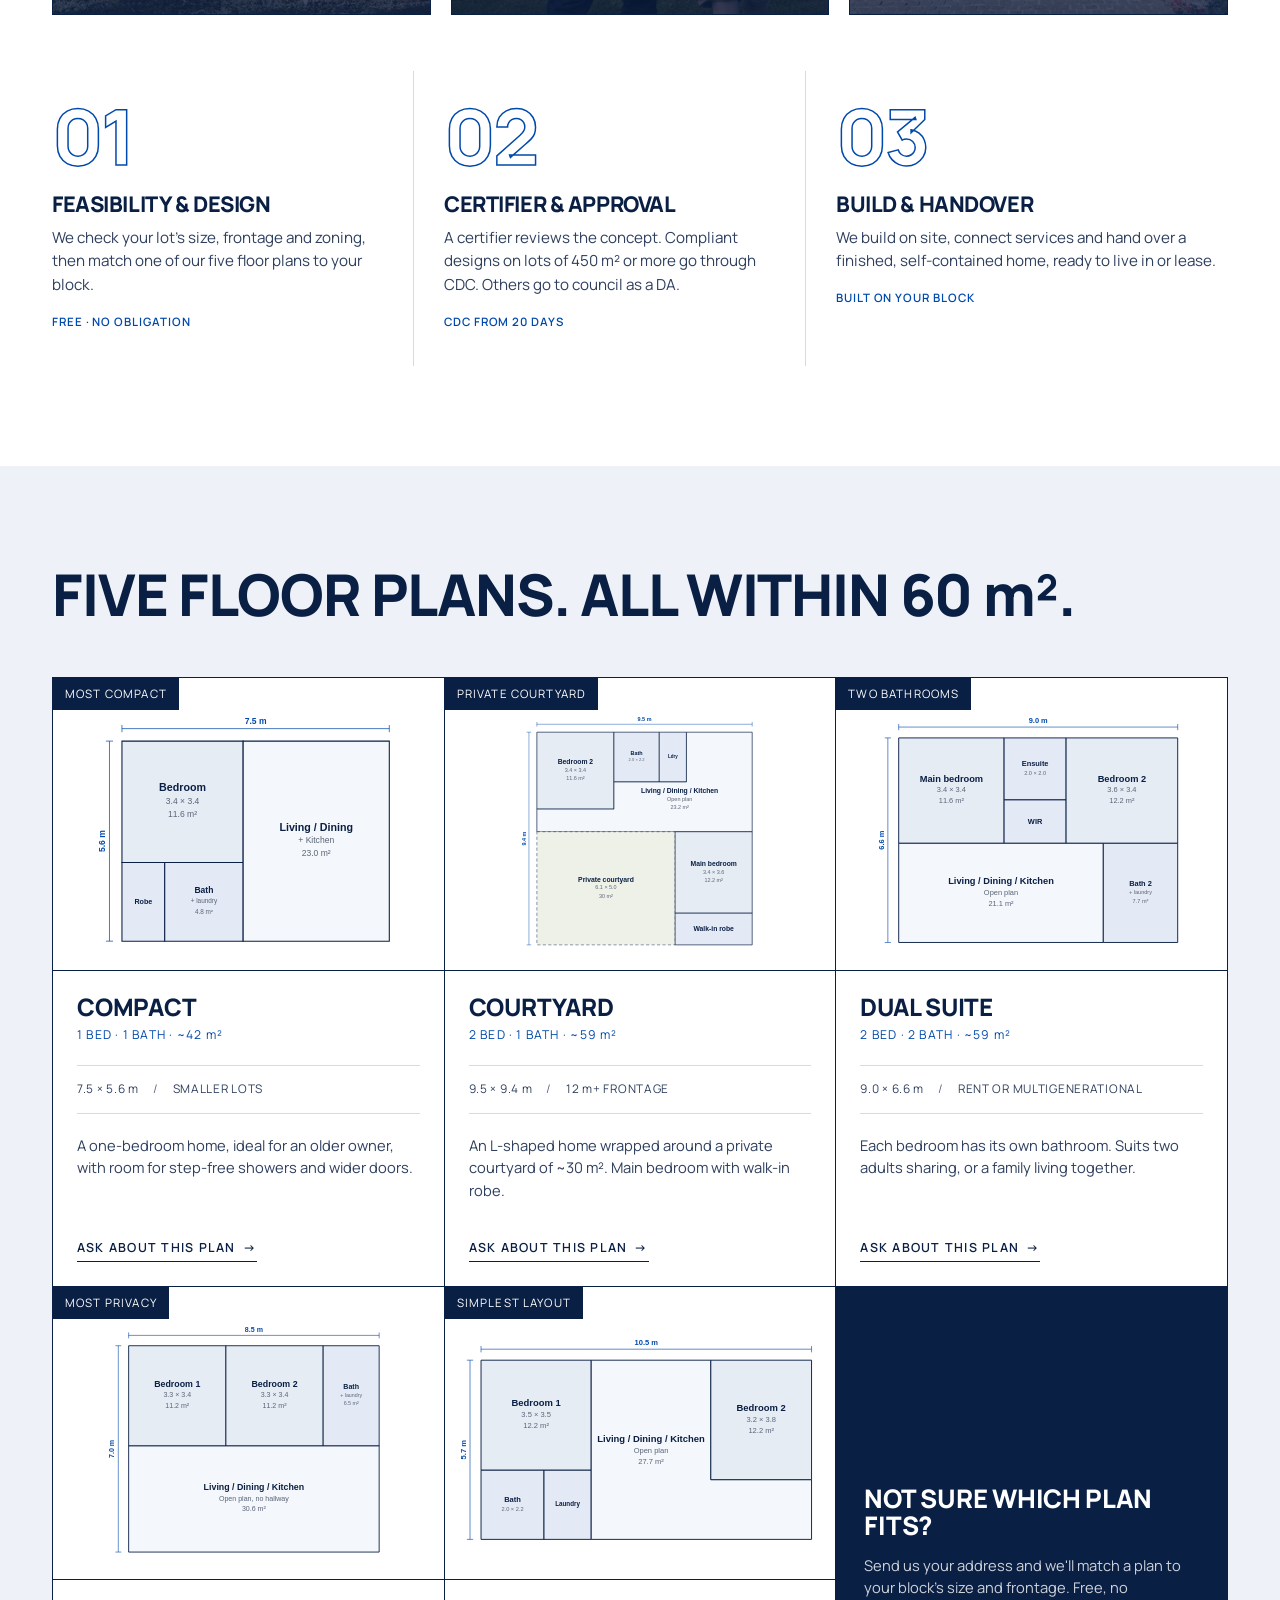
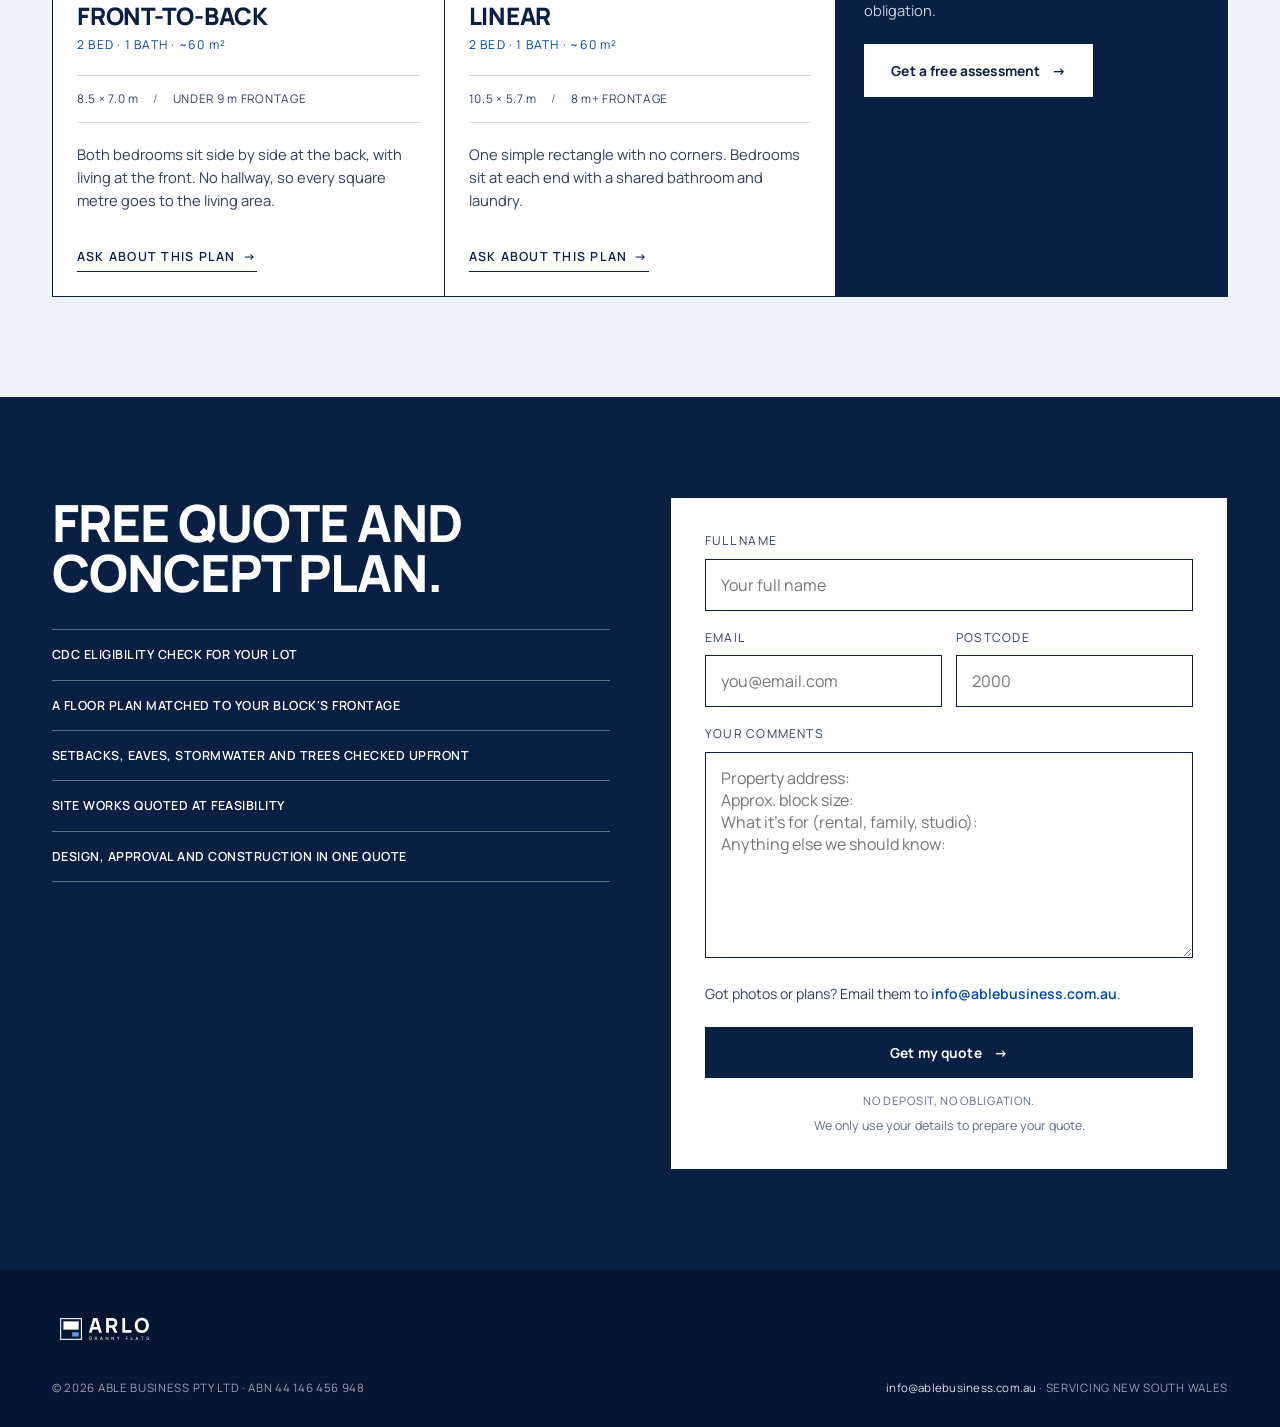
==== commit 158e46b3: "Replace attachment upload with email line Formspree free plan refuses file uploads, so ask visitors " ====
--- a/index.html
+++ b/index.html
@@ -39,7 +39,7 @@
 <link rel="preconnect" href="https://fonts.googleapis.com" />
 <link rel="preconnect" href="https://fonts.gstatic.com" crossorigin />
 <link href="https://fonts.googleapis.com/css2?family=Manrope:wght@400;500;600;700;800&display=swap" rel="stylesheet" />
-<link rel="stylesheet" href="styles.css?v=261113b" />
+<link rel="stylesheet" href="styles.css?v=261113c" />
 <script>document.documentElement.className += " js";</script>
 </head>
 <body>
@@ -235,7 +235,7 @@
         </ul>
       </div>
 
-      <form class="lead-form reveal" id="leadForm" action="https://formspree.io/f/xljroeyl" method="POST" enctype="multipart/form-data" novalidate>
+      <form class="lead-form reveal" id="leadForm" action="https://formspree.io/f/xljroeyl" method="POST" novalidate>
         <div class="form-fields">
           <input type="hidden" name="_subject" value="New Arlo granny flat quote request" />
           <div class="hp-field" aria-hidden="true"><label>Leave this field empty<input type="text" name="_gotcha" tabindex="-1" autocomplete="off" /></label></div>
@@ -257,19 +257,7 @@
             <label for="message">Your comments</label>
             <textarea id="message" name="message" rows="8" placeholder="Property address:&#10;Approx. block size:&#10;What it's for (rental, family, studio):&#10;Anything else we should know:"></textarea>
           </div>
-          <div class="field field-files">
-            <label for="files">Attachments <span class="opt">(optional)</span></label>
-            <input type="file" id="files" name="attachments" class="file-input" multiple
-              accept=".jpg,.jpeg,.png,.heic,.heif,.pdf,image/jpeg,image/png,image/heic,image/heif,application/pdf"
-              aria-describedby="filesHint filesError" />
-            <label for="files" class="dropzone" id="dropzone">
-              <svg width="22" height="22" viewBox="0 0 24 24" fill="none" stroke="currentColor" stroke-width="1.8" aria-hidden="true"><path d="M12 16V4M7 9l5-5 5 5M4 16v3a1 1 0 0 0 1 1h14a1 1 0 0 0 1-1v-3"/></svg>
-              <span class="dz-main"><b>Add photos or plans</b><span class="dz-drag"> or drag them here</span></span>
-              <span class="dz-hint" id="filesHint">JPG, PNG, HEIC or PDF. Up to 5 files, 10MB each.</span>
-            </label>
-            <ul class="file-list" id="fileList"></ul>
-            <p class="field-error" id="filesError" role="alert"></p>
-          </div>
+          <p class="form-email-line">Got photos or plans? Email them to <a href="mailto:info@ablebusiness.com.au">info@ablebusiness.com.au</a>.</p>
           <p class="form-error" id="formError" role="alert"></p>
           <button type="submit" class="btn btn-solid">Get my quote <span class="arrow">→</span></button>
           <p class="form-note">No deposit, no obligation.</p>
@@ -297,6 +285,6 @@
   </div>
 </footer>
 
-<script src="script.js?v=261113b"></script>
+<script src="script.js?v=261113c"></script>
 </body>
 </html>
--- a/styles.css
+++ b/styles.css
@@ -217,27 +217,8 @@
 .field input:focus, .field textarea:focus { outline: none; border-color: var(--clay); box-shadow: inset 0 0 0 1px var(--clay); }
 .field-row { display: grid; grid-template-columns: 1fr 1fr; gap: 14px; }
 .field label .opt { text-transform: none; letter-spacing: 0; color: var(--taupe); }
-.field-files { position: relative; }
-.field .file-input { position: absolute; top: 0; left: 0; width: 1px; height: 1px; padding: 0; border: 0; opacity: 0; overflow: hidden; clip-path: inset(50%); }
-.field .dropzone {
-  display: flex; flex-direction: column; align-items: center; gap: 6px; margin: 0;
-  padding: 22px 16px; border: 1px dashed var(--ink-2); background: var(--paper);
-  text-align: center; cursor: pointer; text-transform: none; letter-spacing: 0;
-  font-family: var(--font); font-size: 0.92rem; color: var(--ink-2); transition: border-color .15s, background .15s;
-}
-.field .dropzone svg { color: var(--clay); }
-.field .dropzone b { color: var(--ink); font-weight: 700; }
-.dropzone .dz-hint { font-size: 0.78rem; color: var(--taupe); }
-.field .dropzone:hover, .field .dropzone.drag { border-color: var(--clay); border-style: solid; background: var(--paper-2); }
-.file-input:focus-visible + .dropzone { border-color: var(--clay); box-shadow: inset 0 0 0 1px var(--clay); }
-.file-list { list-style: none; }
-.file-list li { display: flex; align-items: center; gap: 10px; padding: 9px 0; border-bottom: 1px solid var(--line-soft); font-size: 0.86rem; }
-.file-list .fname { flex: 1; min-width: 0; overflow: hidden; text-overflow: ellipsis; white-space: nowrap; }
-.file-list .fsize { color: var(--taupe); font-size: 0.78rem; }
-.file-list button { background: none; border: 0; cursor: pointer; color: var(--ink-2); font: inherit; font-size: 0.78rem; text-decoration: underline; padding: 6px 0 6px 6px; }
-.file-list button:hover { color: var(--clay); }
-.field-error { font-size: 0.82rem; color: var(--clay-deep); margin-top: 8px; }
-.field-error:empty { display: none; }
+.form-email-line { font-size: 0.88rem; color: var(--ink-2); margin: 0 0 16px; }
+.form-email-line a { color: var(--clay); font-weight: 600; }
 .form-error { font-size: 0.88rem; color: var(--clay-deep); margin: 4px 0 12px; }
 .form-error:empty { display: none; }
 .hp-field { position: absolute; left: -9999px; width: 1px; height: 1px; overflow: hidden; }
@@ -293,7 +274,6 @@
   .hero-values { grid-template-columns: 1fr 1fr; gap: 24px 0; }
   .hero-values .hv { border-right: 0; margin-right: 0; padding-right: 20px; }
   .field-row { grid-template-columns: 1fr; gap: 0; }
-  .dz-drag { display: none; }
   .brand img { height: 46px; }
   .nav.scrolled .brand img { height: 40px; }
   .nav-cta { padding: 10px 14px; font-size: 0.8rem; }
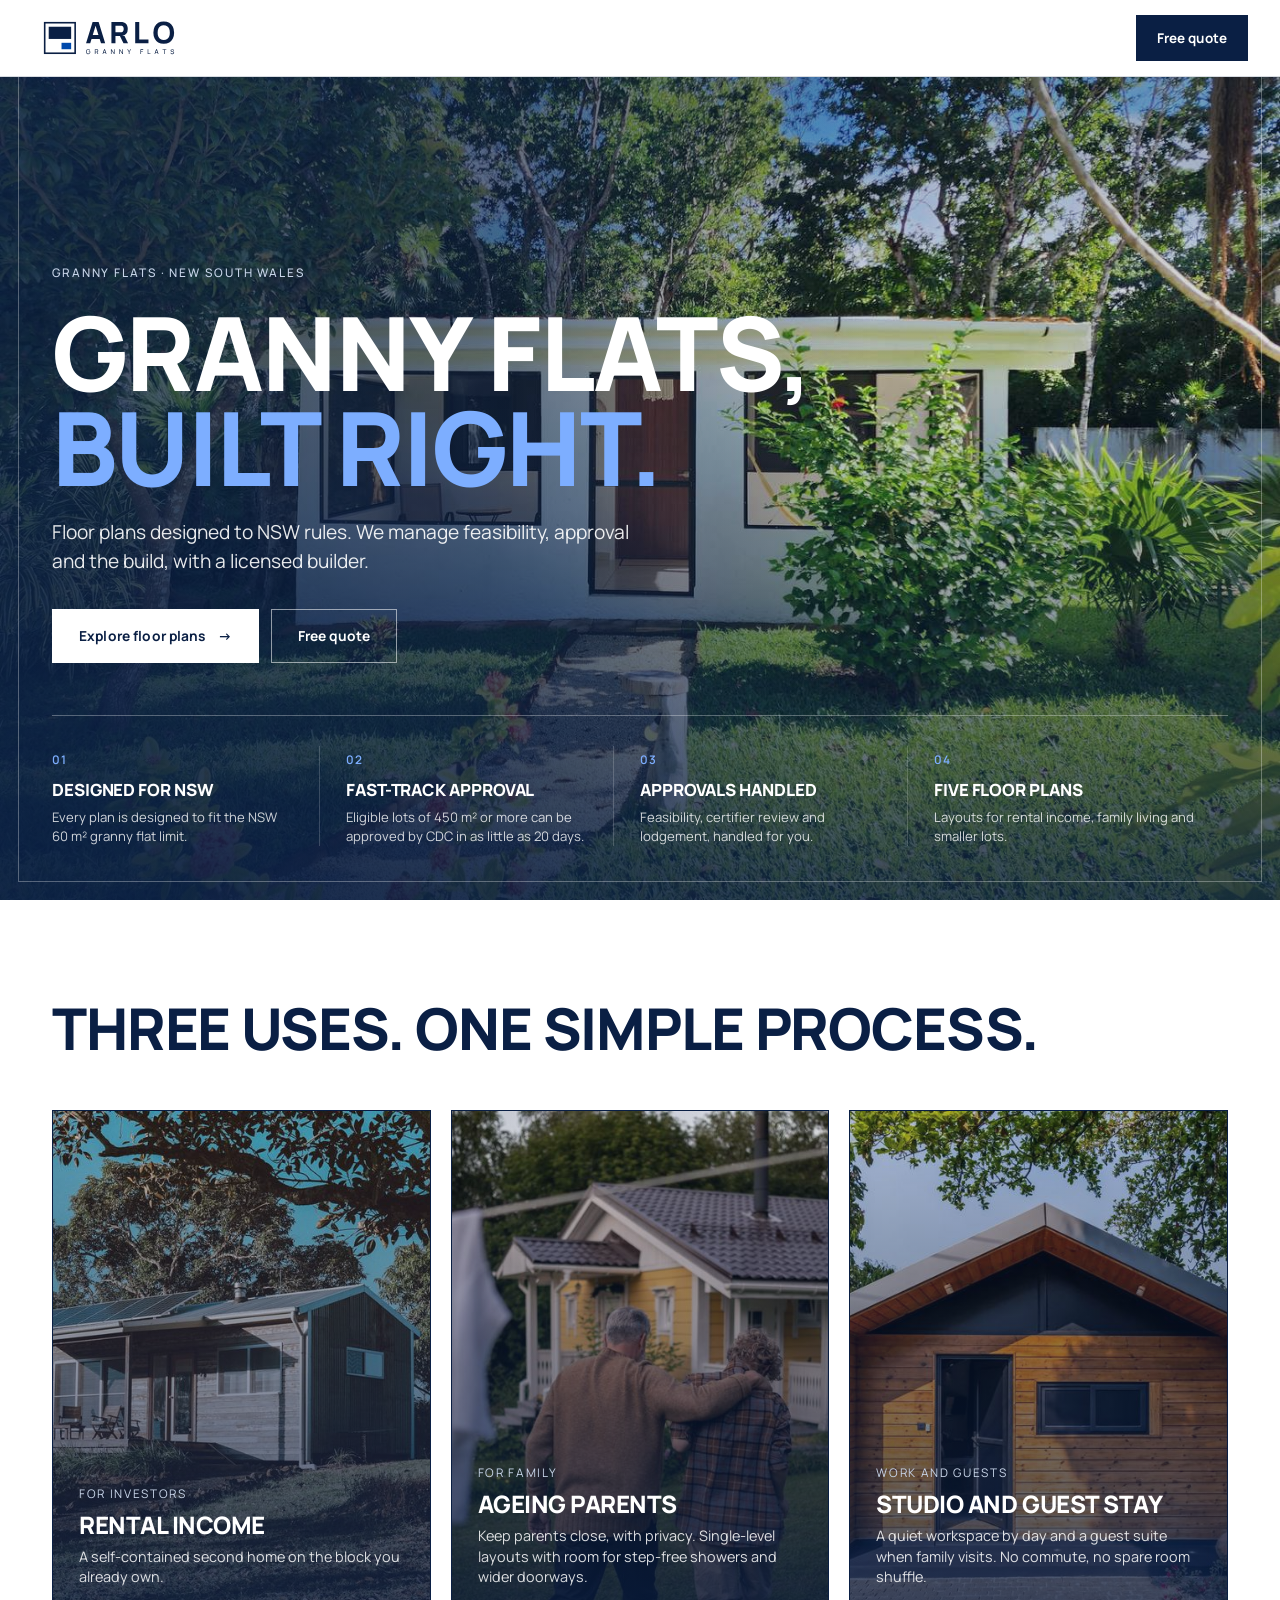
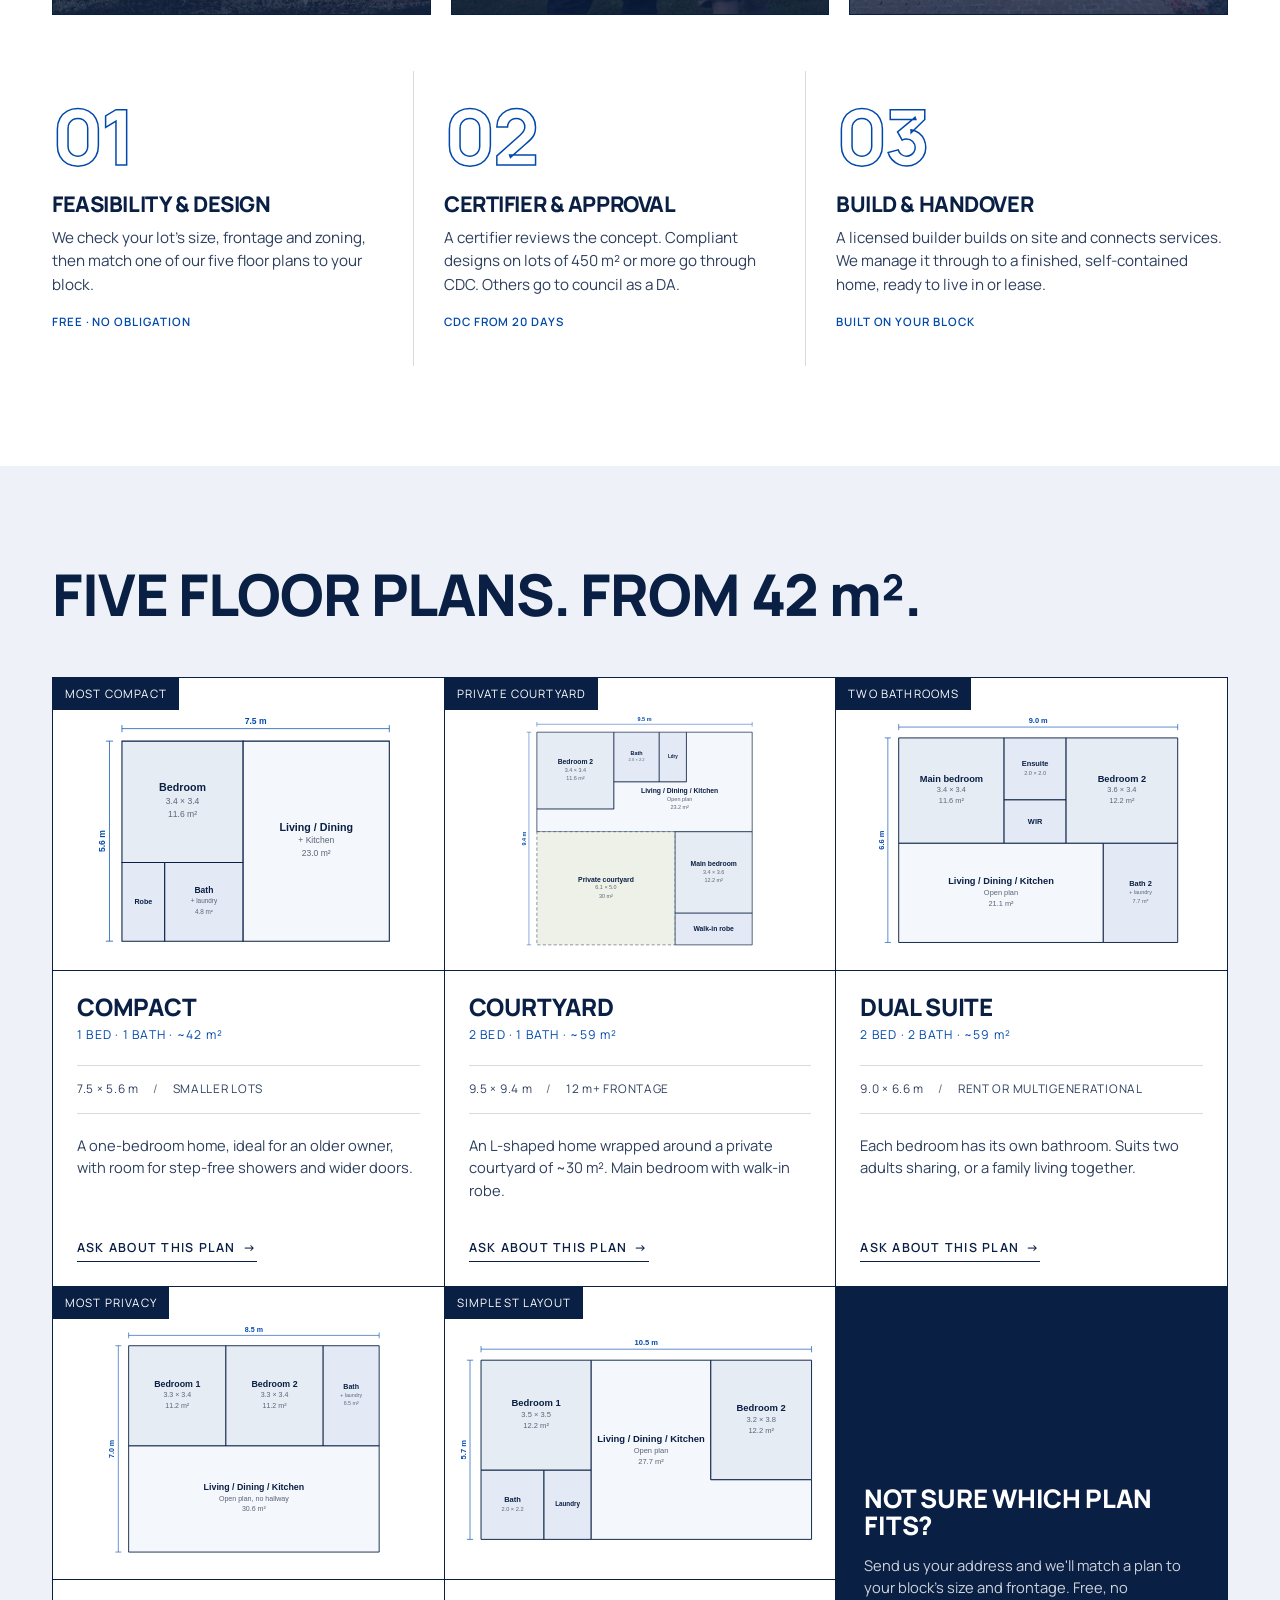
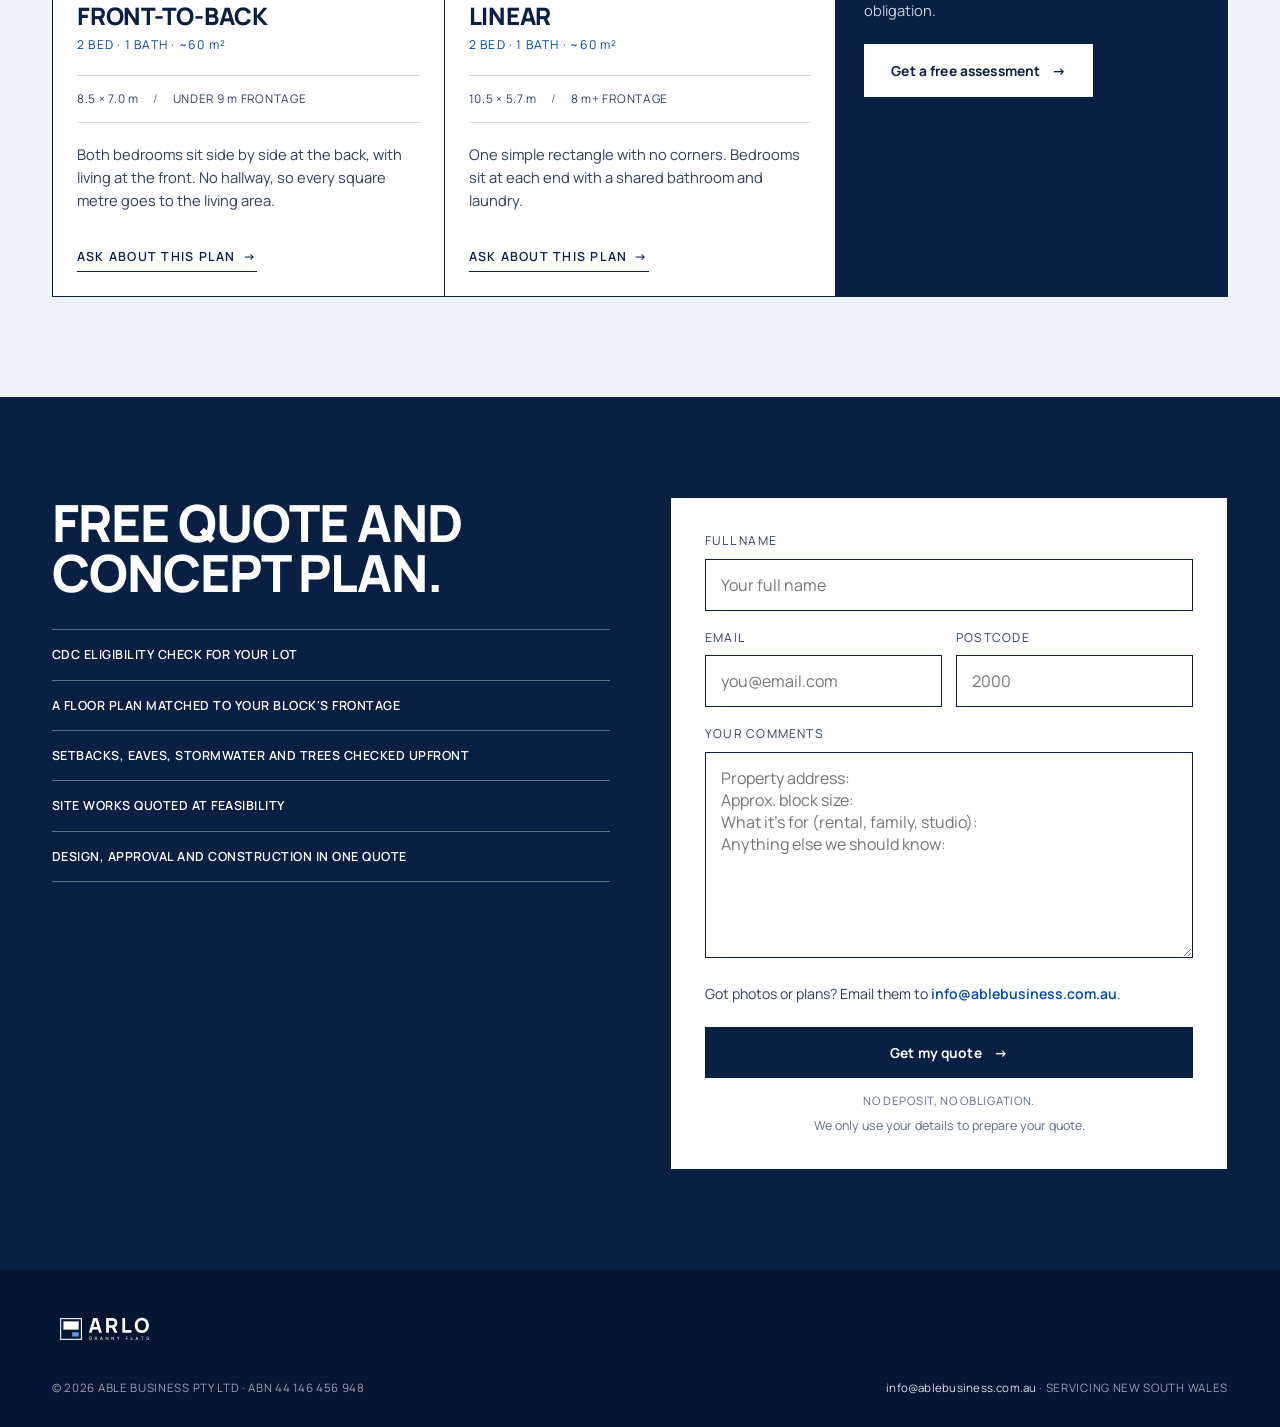
==== commit 94ed9241: "Licensed-builder wording, drop regulation names, soften plan area heading Add Search Console placeho" ====
--- a/index.html
+++ b/index.html
@@ -4,12 +4,13 @@
 <meta charset="UTF-8" />
 <meta name="viewport" content="width=device-width, initial-scale=1.0" />
 <title>Arlo | Granny Flats in NSW | Designed for CDC Approval</title>
-<meta name="description" content="Granny flats for NSW backyards. Five floor plans from 42 to 60 m², designed to Housing SEPP limits, with approval and construction handled for you." />
+<meta name="description" content="Granny flats for NSW backyards. Five floor plans designed to NSW granny flat rules. We manage approval and the build with a licensed builder." />
 <link rel="canonical" href="https://www.ablepods.com.au/" />
 <link rel="icon" href="images/arlo-icon.svg" type="image/svg+xml" />
 <link rel="icon" href="images/favicon.png" type="image/png" />
 <link rel="apple-touch-icon" href="images/apple-touch-icon.png" />
 <meta name="theme-color" content="#0a1f44" />
+<!-- Google Search Console: paste the google-site-verification meta tag here -->
 
 <!-- Social sharing -->
 <meta property="og:type" content="website" />
@@ -17,7 +18,7 @@
 <meta property="og:locale" content="en_AU" />
 <meta property="og:url" content="https://www.ablepods.com.au/" />
 <meta property="og:title" content="Arlo | Granny Flats in NSW" />
-<meta property="og:description" content="Granny flats for NSW backyards. Five floor plans from 42 to 60 m², designed to Housing SEPP limits, with approval and construction handled for you." />
+<meta property="og:description" content="Granny flats for NSW backyards. Five floor plans designed to NSW granny flat rules. We manage approval and the build with a licensed builder." />
 <meta property="og:image" content="https://www.ablepods.com.au/images/og-image.png" />
 <meta property="og:image:alt" content="Arlo logo" />
 <meta name="twitter:card" content="summary_large_image" />
@@ -32,7 +33,7 @@
   "url": "https://www.ablepods.com.au/",
   "logo": "https://www.ablepods.com.au/images/arlo-logo.png",
   "image": "https://www.ablepods.com.au/images/og-image.png",
-  "description": "Granny flats for NSW backyards, designed within Housing SEPP 2021 limits, with feasibility, approval and construction handled.",
+  "description": "Granny flats for NSW backyards, designed to NSW granny flat rules. Feasibility, approval and the build managed with a licensed builder.",
   "areaServed": { "@type": "State", "name": "New South Wales" }
 }
 </script>
@@ -61,13 +62,13 @@
     <div class="hero-content">
       <span class="eyebrow">Granny flats · New South Wales</span>
       <h1>Granny flats,<br><span class="clay">built right.</span></h1>
-      <p class="lede">Floor plans designed to NSW rules. We handle feasibility, approval and construction.</p>
+      <p class="lede">Floor plans designed to NSW rules. We manage feasibility, approval and the build, with a licensed builder.</p>
       <div class="hero-ctas">
         <a href="#models" class="btn btn-light">Explore floor plans <span class="arrow">→</span></a>
         <a href="#quote" class="btn btn-ol-light">Free quote</a>
       </div>
       <div class="hero-values">
-        <div class="hv"><span class="hv-num">01</span><h2>NSW compliant</h2><p>Every plan sits within the Housing SEPP 2021 limit of 60 m².</p></div>
+        <div class="hv"><span class="hv-num">01</span><h2>Designed for NSW</h2><p>Every plan is designed to fit the NSW 60 m² granny flat limit.</p></div>
         <div class="hv"><span class="hv-num">02</span><h2>Fast-track approval</h2><p>Eligible lots of 450 m² or more can be approved by CDC in as little as 20 days.</p></div>
         <div class="hv"><span class="hv-num">03</span><h2>Approvals handled</h2><p>Feasibility, certifier review and lodgement, handled for you.</p></div>
         <div class="hv"><span class="hv-num">04</span><h2>Five floor plans</h2><p>Layouts for rental income, family living and smaller lots.</p></div>
@@ -122,7 +123,7 @@
       <div class="step reveal">
         <div class="snum">03</div>
         <h3>Build &amp; handover</h3>
-        <p>We build on site, connect services and hand over a finished, self-contained home, ready to live in or lease.</p>
+        <p>A licensed builder builds on site and connects services. We manage it through to a finished, self-contained home, ready to live in or lease.</p>
         <div class="step-meta">Built on your block</div>
       </div>
     </div>
@@ -133,7 +134,7 @@
 <section class="section models" id="models">
   <div class="wrap">
     <div class="section-head wide one-line">
-      <h2>Five floor plans. All within 60 <span class="u">m²</span>.</h2>
+      <h2>Five floor plans. From 42 <span class="u">m²</span>.</h2>
     </div>
 
     <div class="model-grid" id="modelGrid">
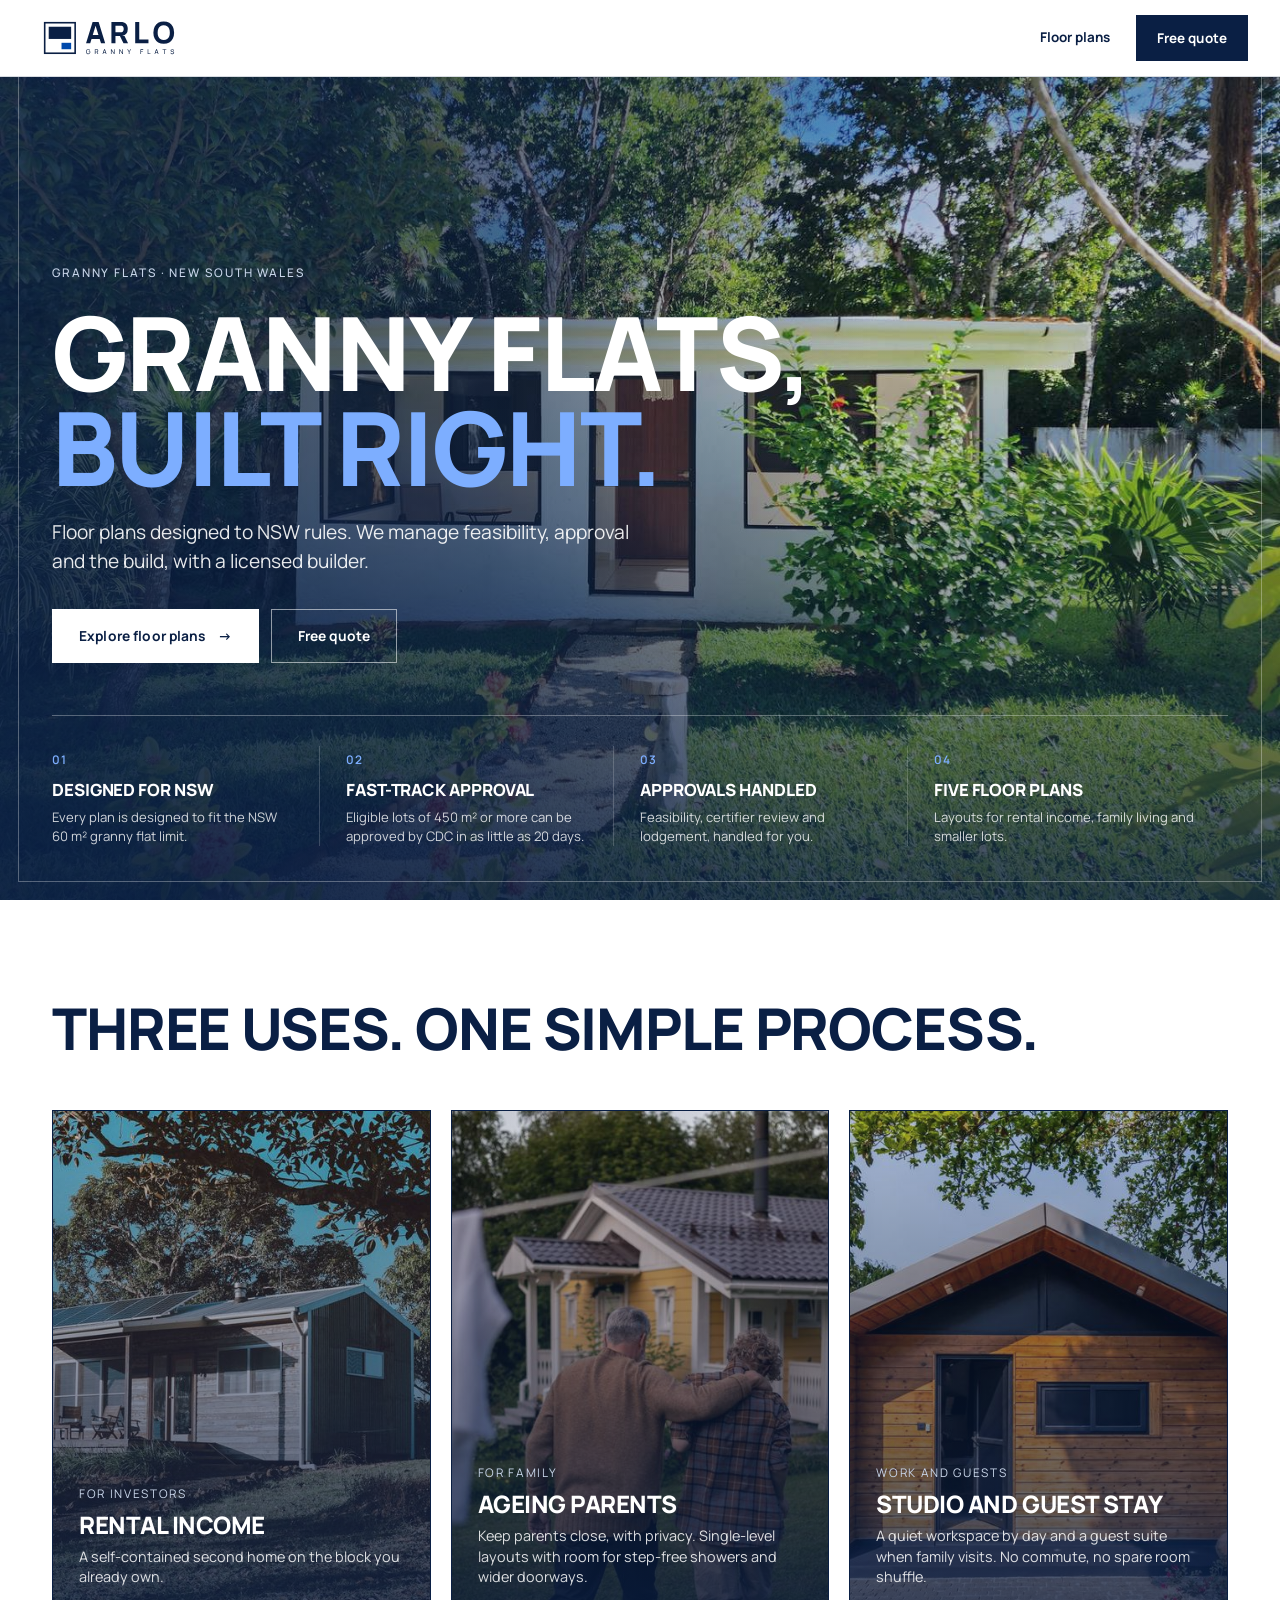
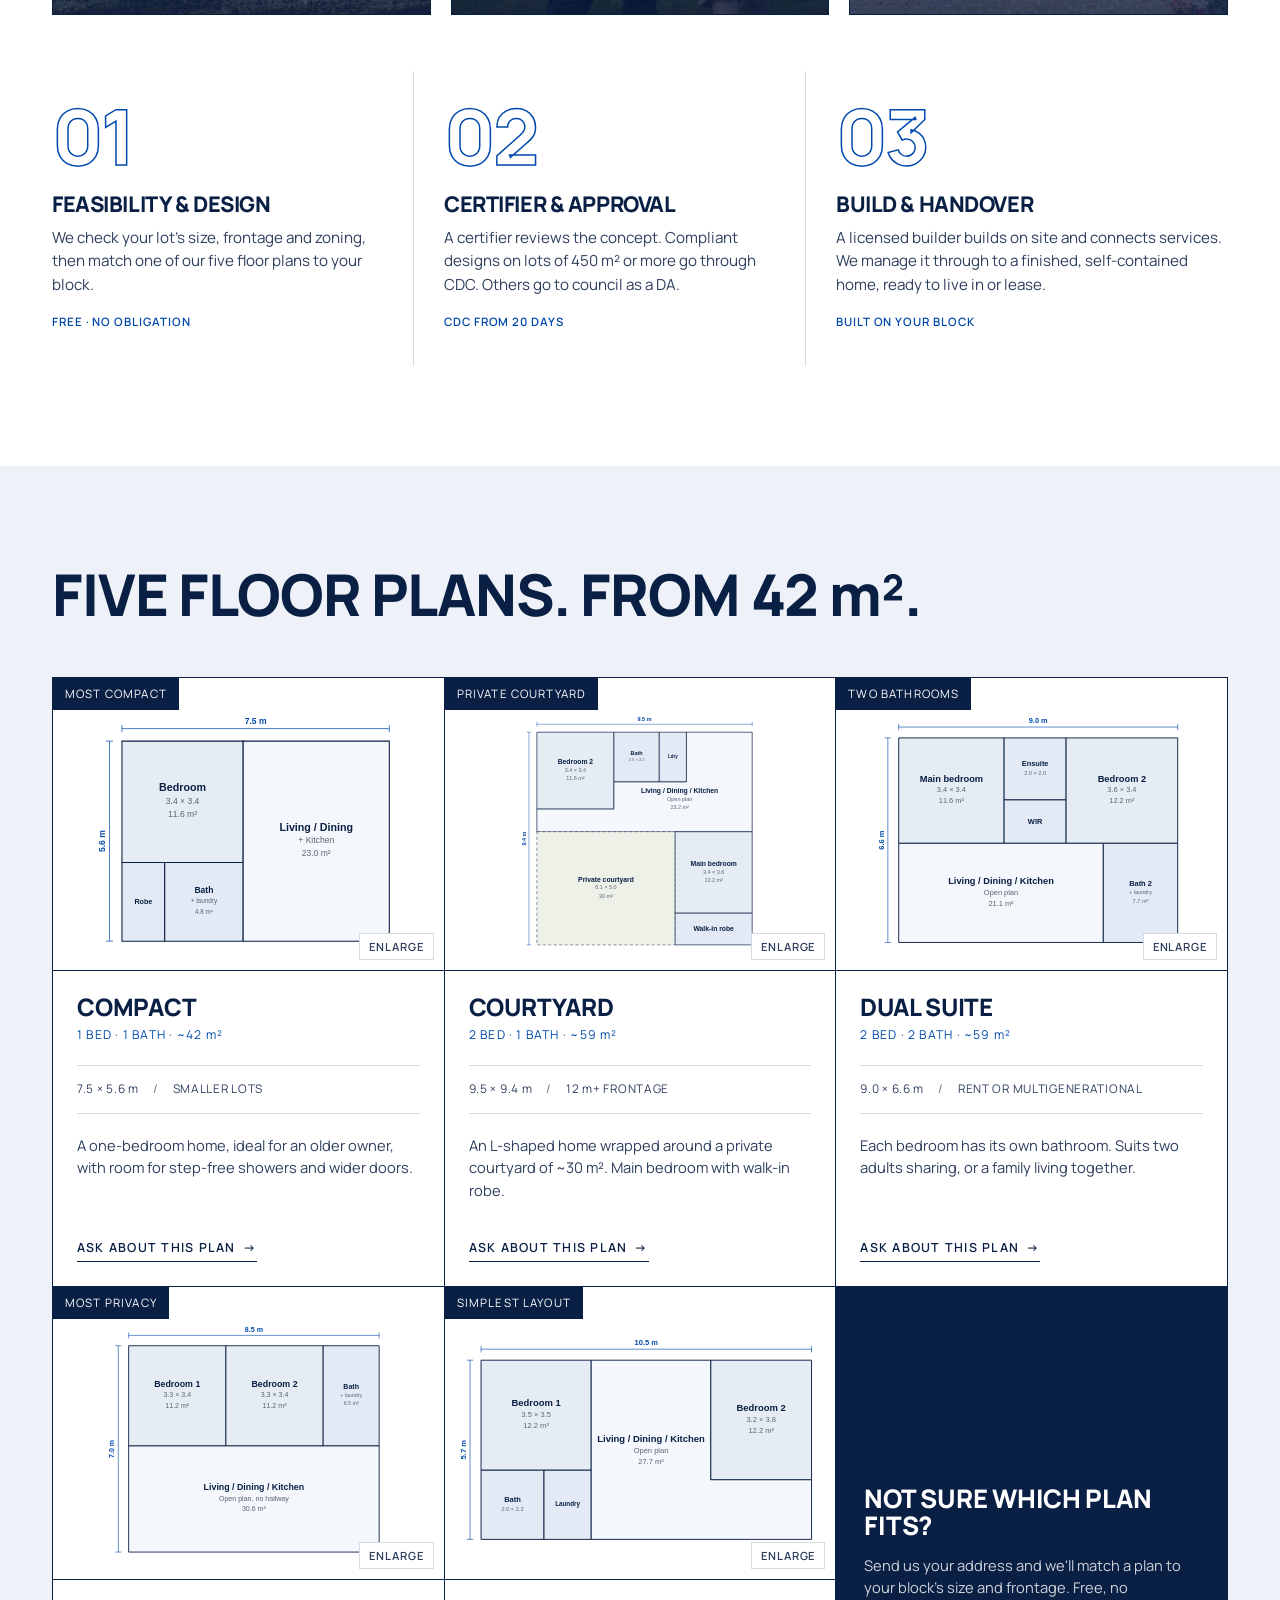
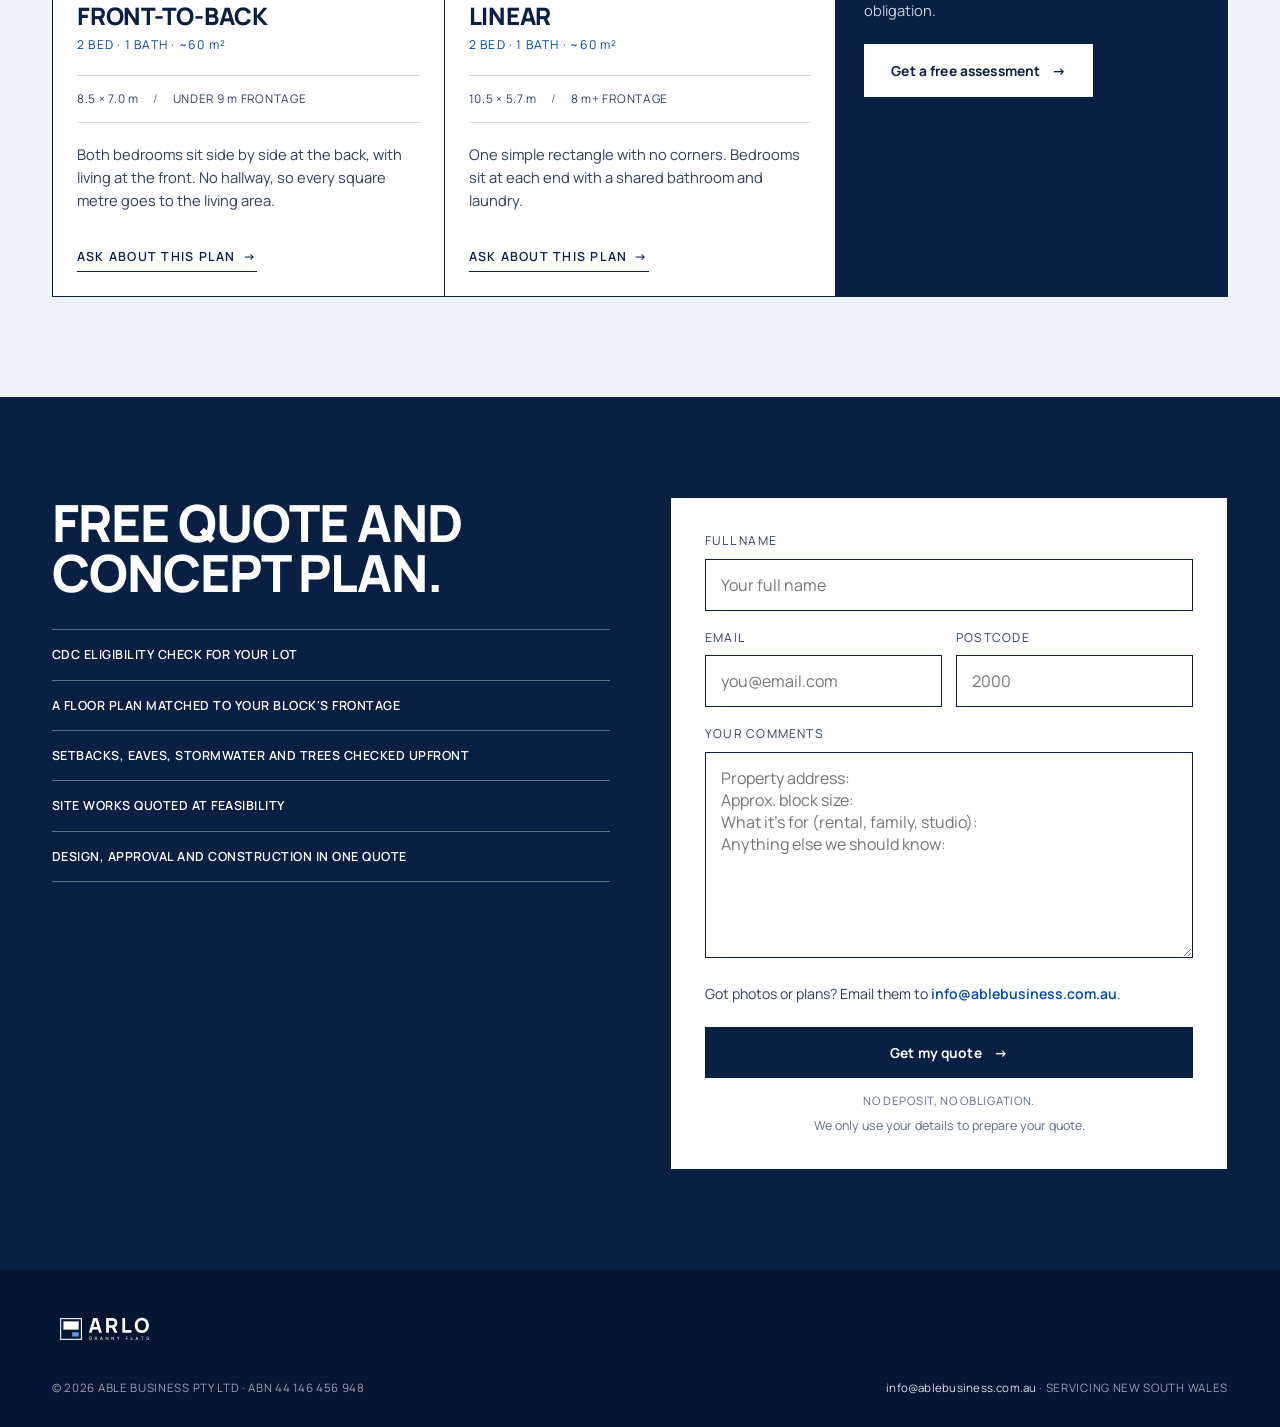
==== commit 916d50b8: "Plan viewer, phone hero, share image, 404 page, nav link - Floor plans open full size (pannable on p" ====
--- a/index.html
+++ b/index.html
@@ -19,8 +19,10 @@
 <meta property="og:url" content="https://www.ablepods.com.au/" />
 <meta property="og:title" content="Arlo | Granny Flats in NSW" />
 <meta property="og:description" content="Granny flats for NSW backyards. Five floor plans designed to NSW granny flat rules. We manage approval and the build with a licensed builder." />
-<meta property="og:image" content="https://www.ablepods.com.au/images/og-image.png" />
-<meta property="og:image:alt" content="Arlo logo" />
+<meta property="og:image" content="https://www.ablepods.com.au/images/og-image.jpg" />
+<meta property="og:image:width" content="1200" />
+<meta property="og:image:height" content="630" />
+<meta property="og:image:alt" content="Arlo Granny Flats logo over a single-storey granny flat" />
 <meta name="twitter:card" content="summary_large_image" />
 
 <!-- Business details for search engines -->
@@ -32,7 +34,8 @@
   "legalName": "Able Business Pty Ltd",
   "url": "https://www.ablepods.com.au/",
   "logo": "https://www.ablepods.com.au/images/arlo-logo.png",
-  "image": "https://www.ablepods.com.au/images/og-image.png",
+  "image": "https://www.ablepods.com.au/images/og-image.jpg",
+  "email": "info@ablebusiness.com.au",
   "description": "Granny flats for NSW backyards, designed to NSW granny flat rules. Feasibility, approval and the build managed with a licensed builder.",
   "areaServed": { "@type": "State", "name": "New South Wales" }
 }
@@ -40,7 +43,7 @@
 <link rel="preconnect" href="https://fonts.googleapis.com" />
 <link rel="preconnect" href="https://fonts.gstatic.com" crossorigin />
 <link href="https://fonts.googleapis.com/css2?family=Manrope:wght@400;500;600;700;800&display=swap" rel="stylesheet" />
-<link rel="stylesheet" href="styles.css?v=261113c" />
+<link rel="stylesheet" href="styles.css?v=261118a" />
 <script>document.documentElement.className += " js";</script>
 </head>
 <body>
@@ -48,13 +51,19 @@
 <!-- ============== NAV ============== -->
 <nav class="nav" id="nav">
   <a href="#top" class="brand"><img src="images/arlo-horizontal.svg" alt="Arlo Granny Flats" width="518" height="188" /></a>
-  <a href="#quote" class="btn btn-solid nav-cta">Free quote</a>
+  <div class="nav-right">
+    <a href="#models" class="nav-link">Floor plans</a>
+    <a href="#quote" class="btn btn-solid nav-cta">Free quote</a>
+  </div>
 </nav>
 
 <!-- ============== HERO ============== -->
 <header class="hero" id="top">
   <div class="hero-bg">
-    <img src="images/photos/hero-1400.jpg" srcset="images/photos/hero-800.jpg 800w, images/photos/hero-1400.jpg 1400w, images/photos/hero-2000.jpg 2000w" sizes="max(100vw, 133vh)" width="2000" height="1500" alt="Single-storey granny flat with a garden path and lawn" fetchpriority="high" />
+    <picture>
+      <source media="(max-aspect-ratio: 3/4)" srcset="images/photos/hero-portrait-600.jpg 600w, images/photos/hero-portrait-900.jpg 900w" sizes="100vw" />
+      <img src="images/photos/hero-1400.jpg" srcset="images/photos/hero-800.jpg 800w, images/photos/hero-1400.jpg 1400w, images/photos/hero-2000.jpg 2000w" sizes="max(100vw, 133vh)" width="2000" height="1500" alt="Single-storey granny flat with a garden path and lawn" fetchpriority="high" />
+    </picture>
   </div>
   <div class="hero-overlay"></div>
   <div class="hero-frame"></div>
@@ -141,7 +150,7 @@
 
       <article class="model-card">
         <div class="model-media plan">
-          <img class="plan-img" src="images/plans/plan-d.svg" alt="Compact granny flat floor plan, 1 bed, 1 bath, ~42 m²" loading="lazy" decoding="async" />
+          <button type="button" class="plan-zoom" aria-label="Enlarge the Compact floor plan"><img class="plan-img" src="images/plans/plan-d.svg" alt="Compact granny flat floor plan, 1 bed, 1 bath, ~42 m²" loading="lazy" decoding="async" /><span class="zoom-hint" aria-hidden="true">Enlarge</span></button>
           <span class="model-badge">Most compact</span>
         </div>
         <div class="model-body">
@@ -155,7 +164,7 @@
 
       <article class="model-card">
         <div class="model-media plan">
-          <img class="plan-img" src="images/plans/plan-c.svg" alt="Courtyard granny flat floor plan, 2 bed, 1 bath, ~59 m²" loading="lazy" decoding="async" />
+          <button type="button" class="plan-zoom" aria-label="Enlarge the Courtyard floor plan"><img class="plan-img" src="images/plans/plan-c.svg" alt="Courtyard granny flat floor plan, 2 bed, 1 bath, ~59 m²" loading="lazy" decoding="async" /><span class="zoom-hint" aria-hidden="true">Enlarge</span></button>
           <span class="model-badge">Private courtyard</span>
         </div>
         <div class="model-body">
@@ -169,7 +178,7 @@
 
       <article class="model-card">
         <div class="model-media plan">
-          <img class="plan-img" src="images/plans/plan-e.svg" alt="Dual Suite granny flat floor plan, 2 bed, 2 bath, ~59 m²" loading="lazy" decoding="async" />
+          <button type="button" class="plan-zoom" aria-label="Enlarge the Dual Suite floor plan"><img class="plan-img" src="images/plans/plan-e.svg" alt="Dual Suite granny flat floor plan, 2 bed, 2 bath, ~59 m²" loading="lazy" decoding="async" /><span class="zoom-hint" aria-hidden="true">Enlarge</span></button>
           <span class="model-badge">Two bathrooms</span>
         </div>
         <div class="model-body">
@@ -183,7 +192,7 @@
 
       <article class="model-card">
         <div class="model-media plan">
-          <img class="plan-img" src="images/plans/plan-b.svg" alt="Front-to-Back granny flat floor plan, 2 bed, 1 bath, ~60 m²" loading="lazy" decoding="async" />
+          <button type="button" class="plan-zoom" aria-label="Enlarge the Front-to-Back floor plan"><img class="plan-img" src="images/plans/plan-b.svg" alt="Front-to-Back granny flat floor plan, 2 bed, 1 bath, ~60 m²" loading="lazy" decoding="async" /><span class="zoom-hint" aria-hidden="true">Enlarge</span></button>
           <span class="model-badge">Most privacy</span>
         </div>
         <div class="model-body">
@@ -197,7 +206,7 @@
 
       <article class="model-card">
         <div class="model-media plan">
-          <img class="plan-img" src="images/plans/plan-a.svg" alt="Linear granny flat floor plan, 2 bed, 1 bath, ~60 m²" loading="lazy" decoding="async" />
+          <button type="button" class="plan-zoom" aria-label="Enlarge the Linear floor plan"><img class="plan-img" src="images/plans/plan-a.svg" alt="Linear granny flat floor plan, 2 bed, 1 bath, ~60 m²" loading="lazy" decoding="async" /><span class="zoom-hint" aria-hidden="true">Enlarge</span></button>
           <span class="model-badge">Simplest layout</span>
         </div>
         <div class="model-body">
@@ -286,6 +295,12 @@
   </div>
 </footer>
 
-<script src="script.js?v=261113c"></script>
+<dialog class="plan-dialog" id="planDialog" aria-label="Floor plan">
+  <button type="button" class="plan-dialog-close" aria-label="Close">Close ×</button>
+  <p class="plan-dialog-hint">Swipe to move around the plan</p>
+  <div class="plan-dialog-scroll" id="planDialogScroll"><img id="planDialogImg" src="" alt="" /></div>
+</dialog>
+
+<script src="script.js?v=261118a"></script>
 </body>
 </html>
--- a/styles.css
+++ b/styles.css
@@ -113,12 +113,16 @@
 .brand img { height: 56px; width: auto; transition: height .25s ease; }
 .nav.scrolled .brand img { height: 46px; }
 .nav-cta { padding: 12px 20px; font-size: 0.84rem; }
+.nav-right { display: flex; align-items: center; gap: 26px; }
+.nav-link { font-size: 0.84rem; font-weight: 700; color: var(--ink); padding: 10px 0; border-bottom: 1px solid transparent; }
+.nav-link:hover { color: var(--clay); border-bottom-color: var(--clay); }
 
 /* ============================================================
    HERO
    ============================================================ */
 .hero { position: relative; min-height: 100vh; min-height: 100svh; display: flex; align-items: flex-end; color: var(--paper); overflow: hidden; }
 .hero-bg { position: absolute; inset: 0; z-index: 0; background: var(--ink); }
+.hero-bg picture { display: block; width: 100%; height: 100%; }
 .hero-bg img { width: 100%; height: 100%; object-fit: cover; filter: saturate(0.92) contrast(1.02); }
 .hero-overlay { position: absolute; inset: 0; z-index: 1; background:
   linear-gradient(90deg, rgba(10,31,68,.78) 0%, rgba(10,31,68,.5) 38%, rgba(10,31,68,0) 68%),
@@ -170,6 +174,10 @@
 .model-specs .sep { color: var(--taupe); }
 .model-link { font-family: var(--mono); font-size: 0.78rem; font-weight: 600; letter-spacing: 0.1em; text-transform: uppercase; color: var(--ink); display: inline-flex; align-items: center; gap: 7px; border-bottom: 1px solid var(--ink); padding: 14px 0 4px; }
 .model-media.plan { background: #ffffff; }
+.plan-zoom { position: absolute; inset: 0; width: 100%; height: 100%; padding: 0; border: 0; background: none; cursor: zoom-in; }
+.plan-zoom:focus-visible { outline: 2px solid var(--clay); outline-offset: -4px; }
+.zoom-hint { position: absolute; right: 10px; bottom: 10px; font-family: var(--font); font-size: 0.7rem; font-weight: 600; letter-spacing: 0.08em; text-transform: uppercase; color: var(--ink-2); background: var(--paper); border: 1px solid var(--line-soft); padding: 5px 9px; }
+.plan-zoom:hover .zoom-hint { color: var(--paper); background: var(--clay); border-color: var(--clay); }
 .model-media .plan-img { position: absolute; inset: 0; width: 100%; height: 100%; object-fit: contain; padding: 38px 14px 18px; }
 .model-desc { font-size: 0.92rem; color: var(--ink-2); line-height: 1.55; margin-bottom: 22px; flex: 1; }
 .model-body .model-link { align-self: flex-start; }
@@ -244,6 +252,21 @@
 .footer-bottom a { color: rgba(255,255,255,.85); text-transform: none; letter-spacing: 0.02em; }
 .footer-bottom a:hover { color: var(--paper); text-decoration: underline; }
 
+/* ---------- Floor plan viewer ---------- */
+.plan-dialog { margin: auto; padding: 48px 20px 20px; border: 1px solid var(--ink); background: var(--paper); width: min(1000px, 94vw); max-height: 92vh; }
+.plan-dialog::backdrop { background: rgba(6, 21, 51, .82); }
+.plan-dialog img { width: 100%; height: auto; max-height: calc(92vh - 80px); object-fit: contain; }
+.plan-dialog-close { position: absolute; top: 10px; right: 12px; background: none; border: 0; cursor: pointer; font: inherit; font-size: 0.82rem; font-weight: 700; color: var(--ink); padding: 6px 4px; }
+.plan-dialog-close:hover { color: var(--clay); }
+.plan-dialog-hint { display: none; }
+@media (max-width: 680px) {
+  .plan-dialog { width: 100vw; max-width: 100vw; height: 100dvh; max-height: 100dvh; padding: 0; border: 0; }
+  .plan-dialog-hint { display: block; position: absolute; top: 14px; left: 16px; font-size: 0.78rem; color: var(--taupe); }
+  .plan-dialog-scroll { position: absolute; inset: 48px 0 0; overflow: auto; display: flex; align-items: center; }
+  .plan-dialog-scroll img { flex: none; width: 680px; max-width: none; max-height: none; margin: auto; padding: 16px; }
+}
+body.no-scroll { overflow: hidden; }
+
 /* ---------- Reveal ---------- */
 .js .reveal { opacity: 0; transform: translateY(20px); transition: opacity .6s ease, transform .6s ease; }
 .js .reveal.in { opacity: 1; transform: none; }
@@ -277,8 +300,14 @@
   .brand img { height: 46px; }
   .nav.scrolled .brand img { height: 40px; }
   .nav-cta { padding: 10px 14px; font-size: 0.8rem; }
+  .nav-right { gap: 16px; }
+  .nav-link { font-size: 0.8rem; }
+  .section { scroll-margin-top: 14px; }
   .hero-ctas { flex-direction: column; align-items: flex-start; }
   .hero-ctas .btn { width: 170px; justify-content: center; padding-left: 0; padding-right: 0; }
   .hero-ctas .btn .arrow { display: none; }
   .hero-overlay { background: linear-gradient(180deg, rgba(10,31,68,.6) 0%, rgba(10,31,68,.55) 50%, rgba(10,31,68,.85) 100%); }
 }
+@media (max-width: 359px) {
+  .nav-link { display: none; }
+}
